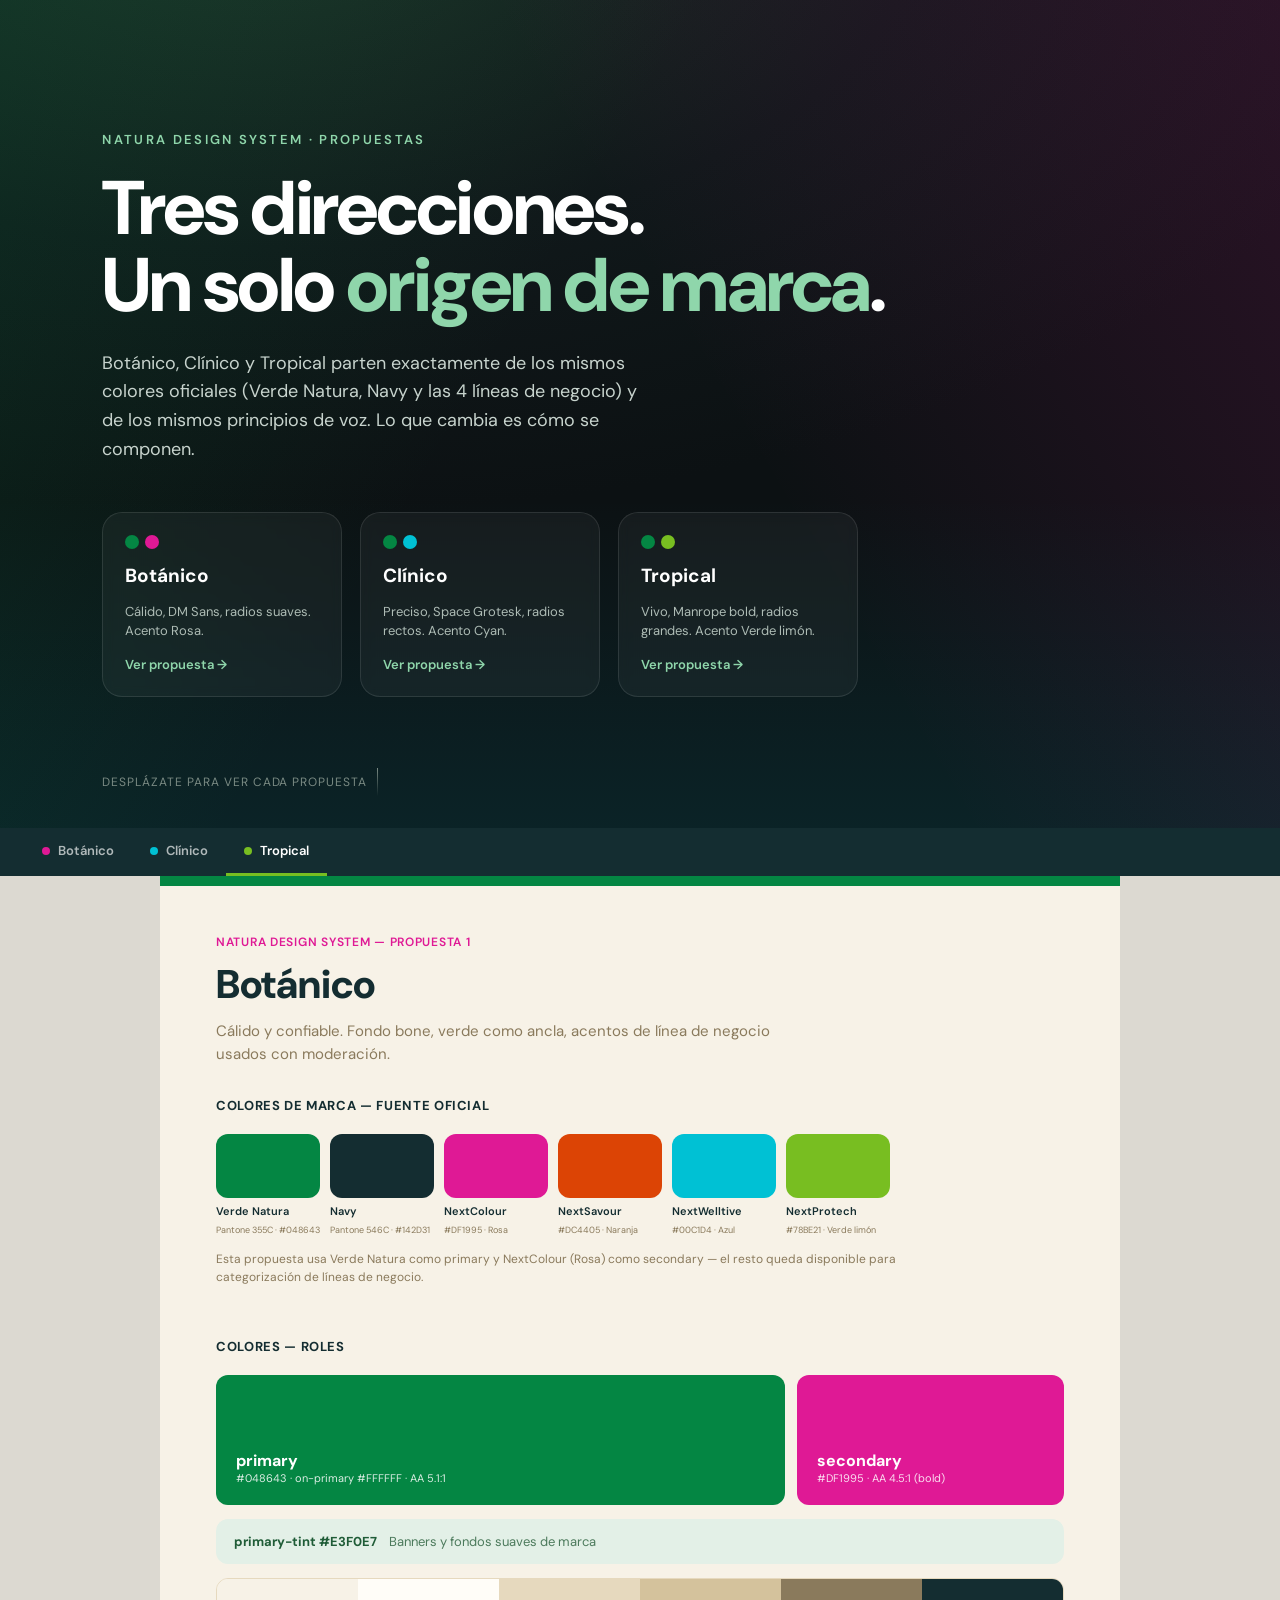
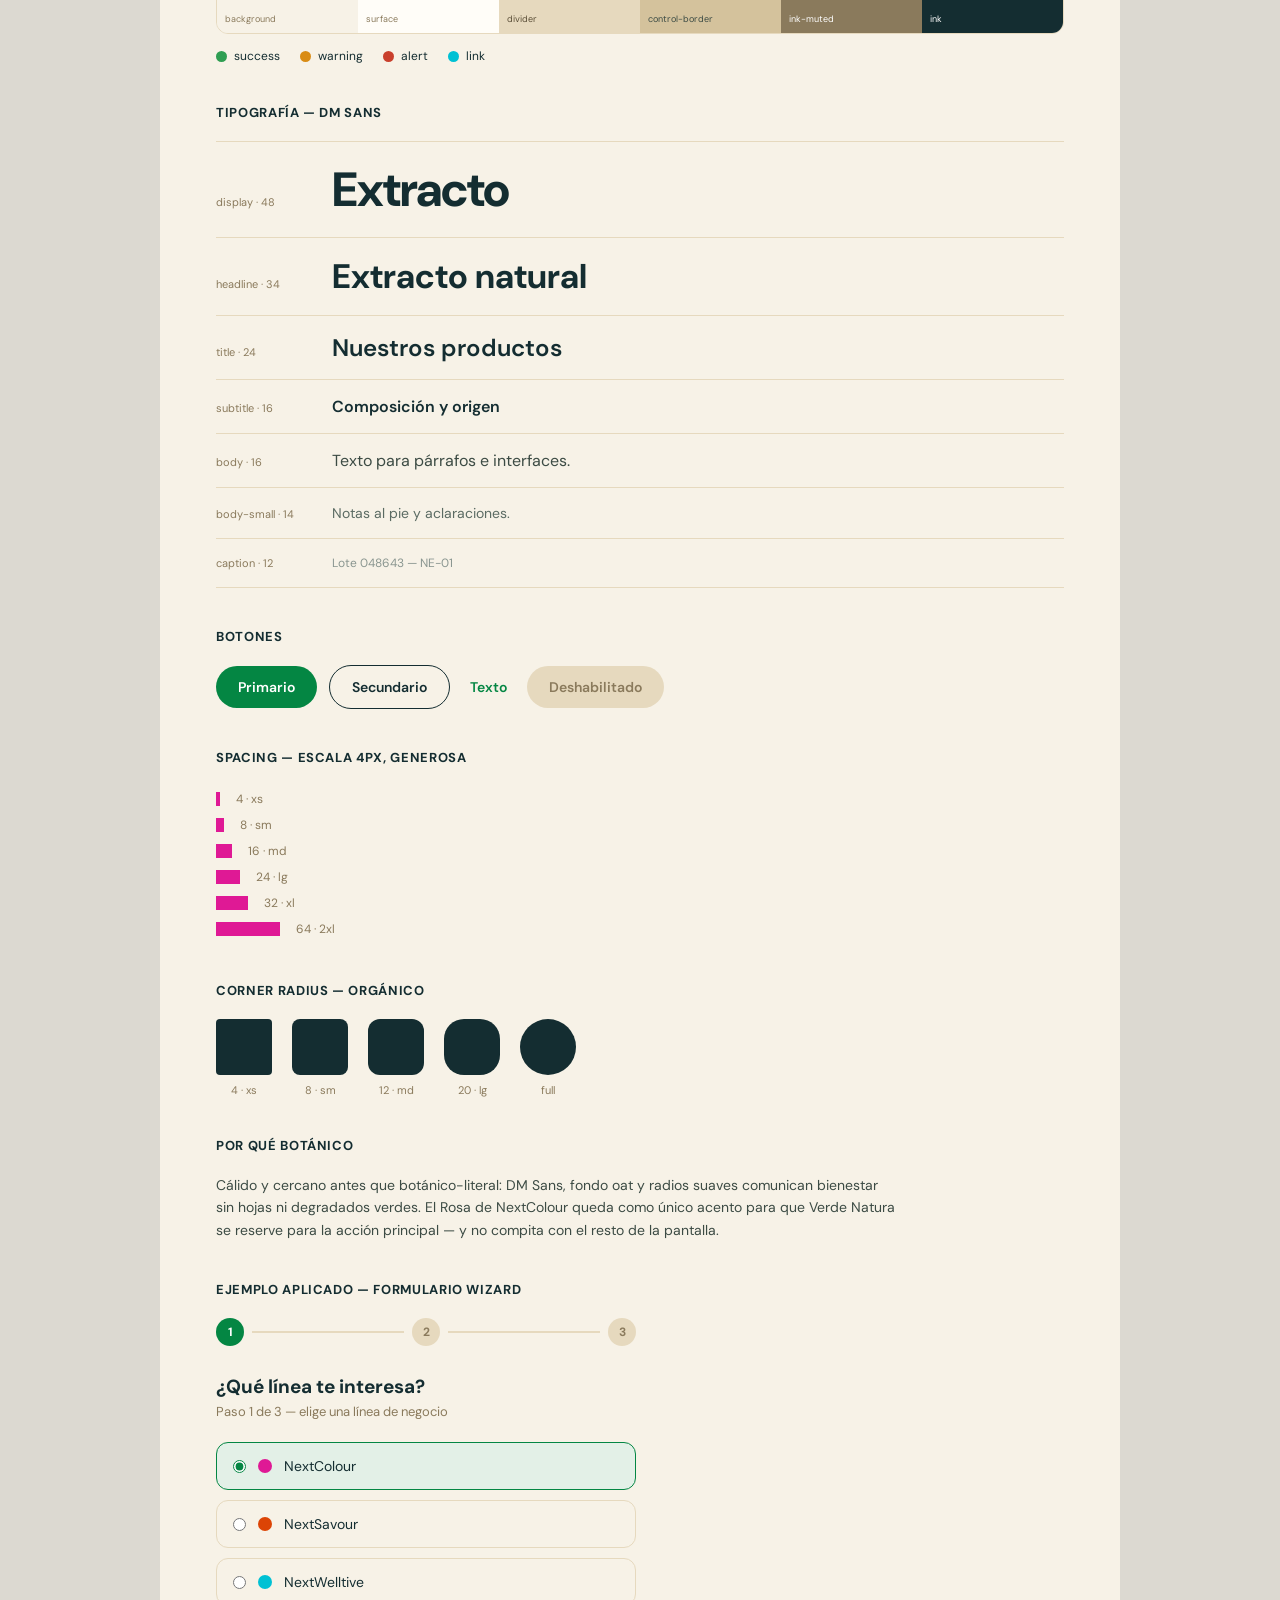
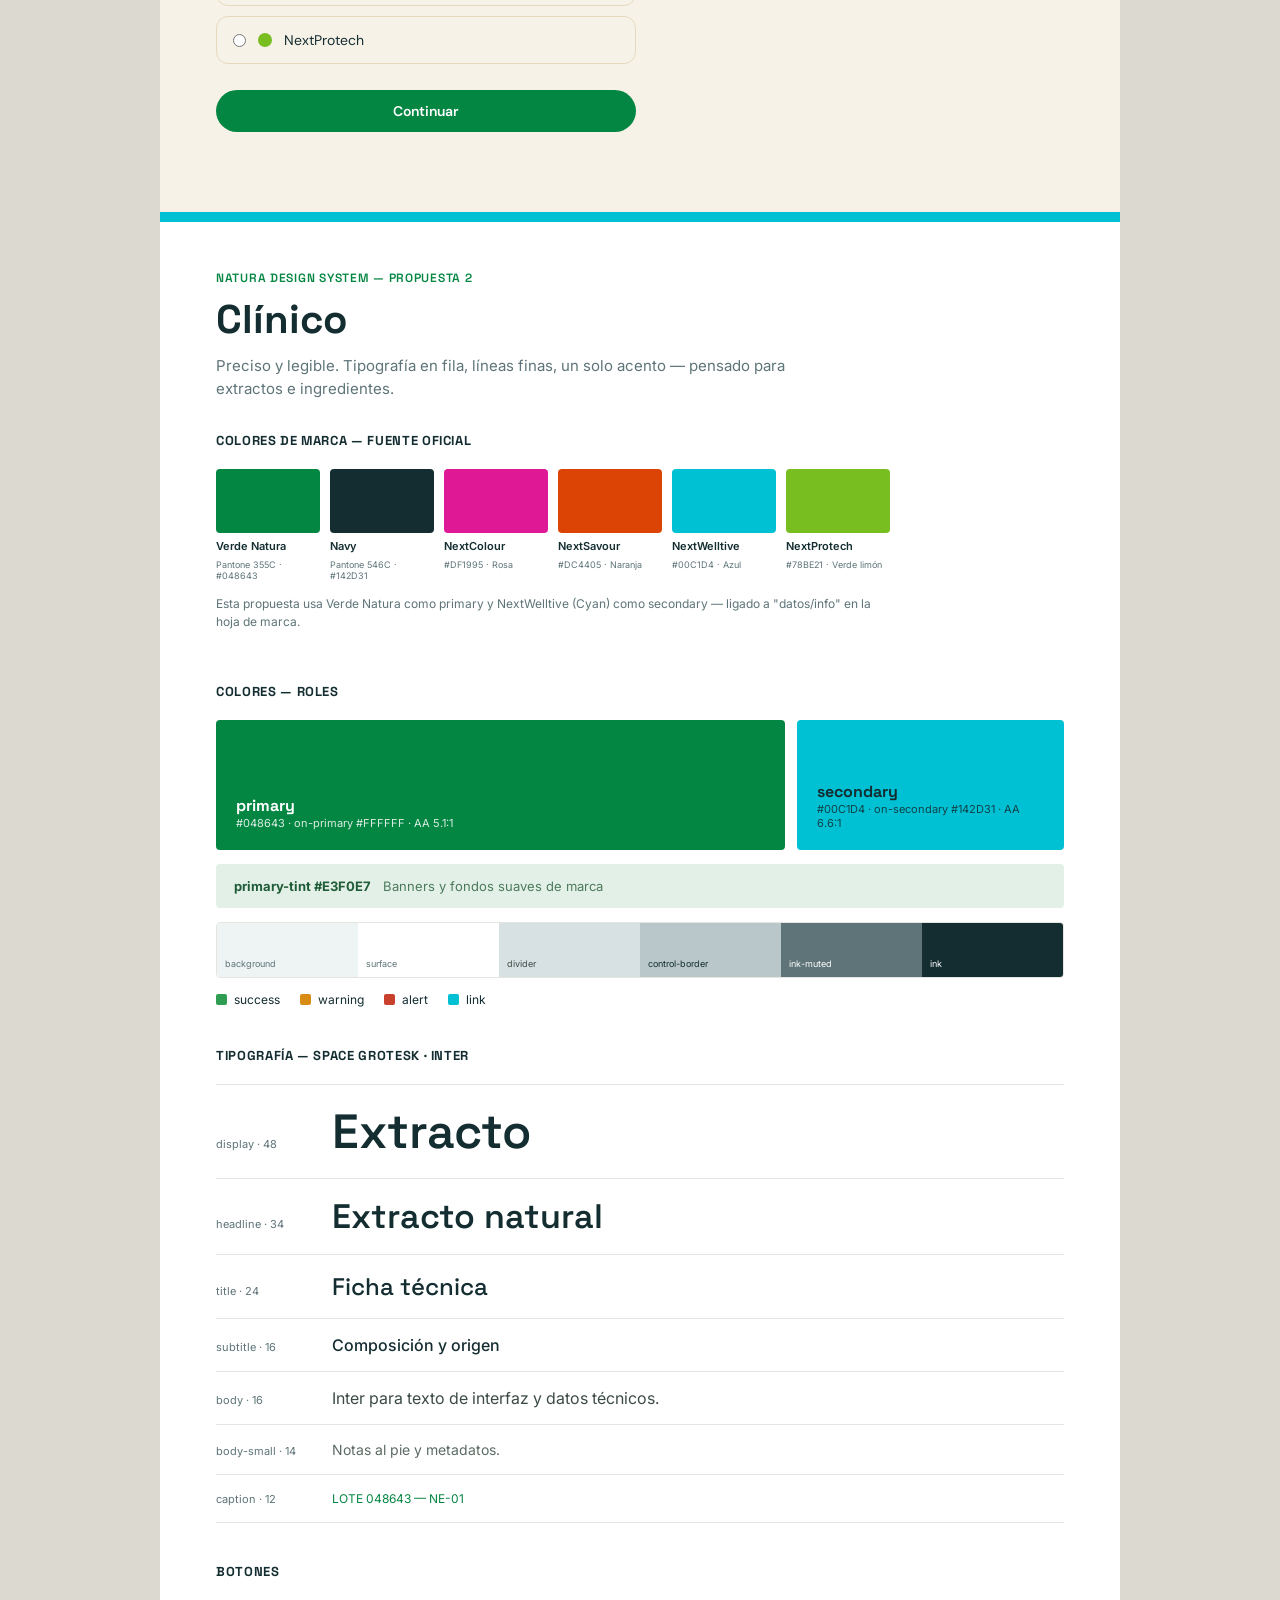
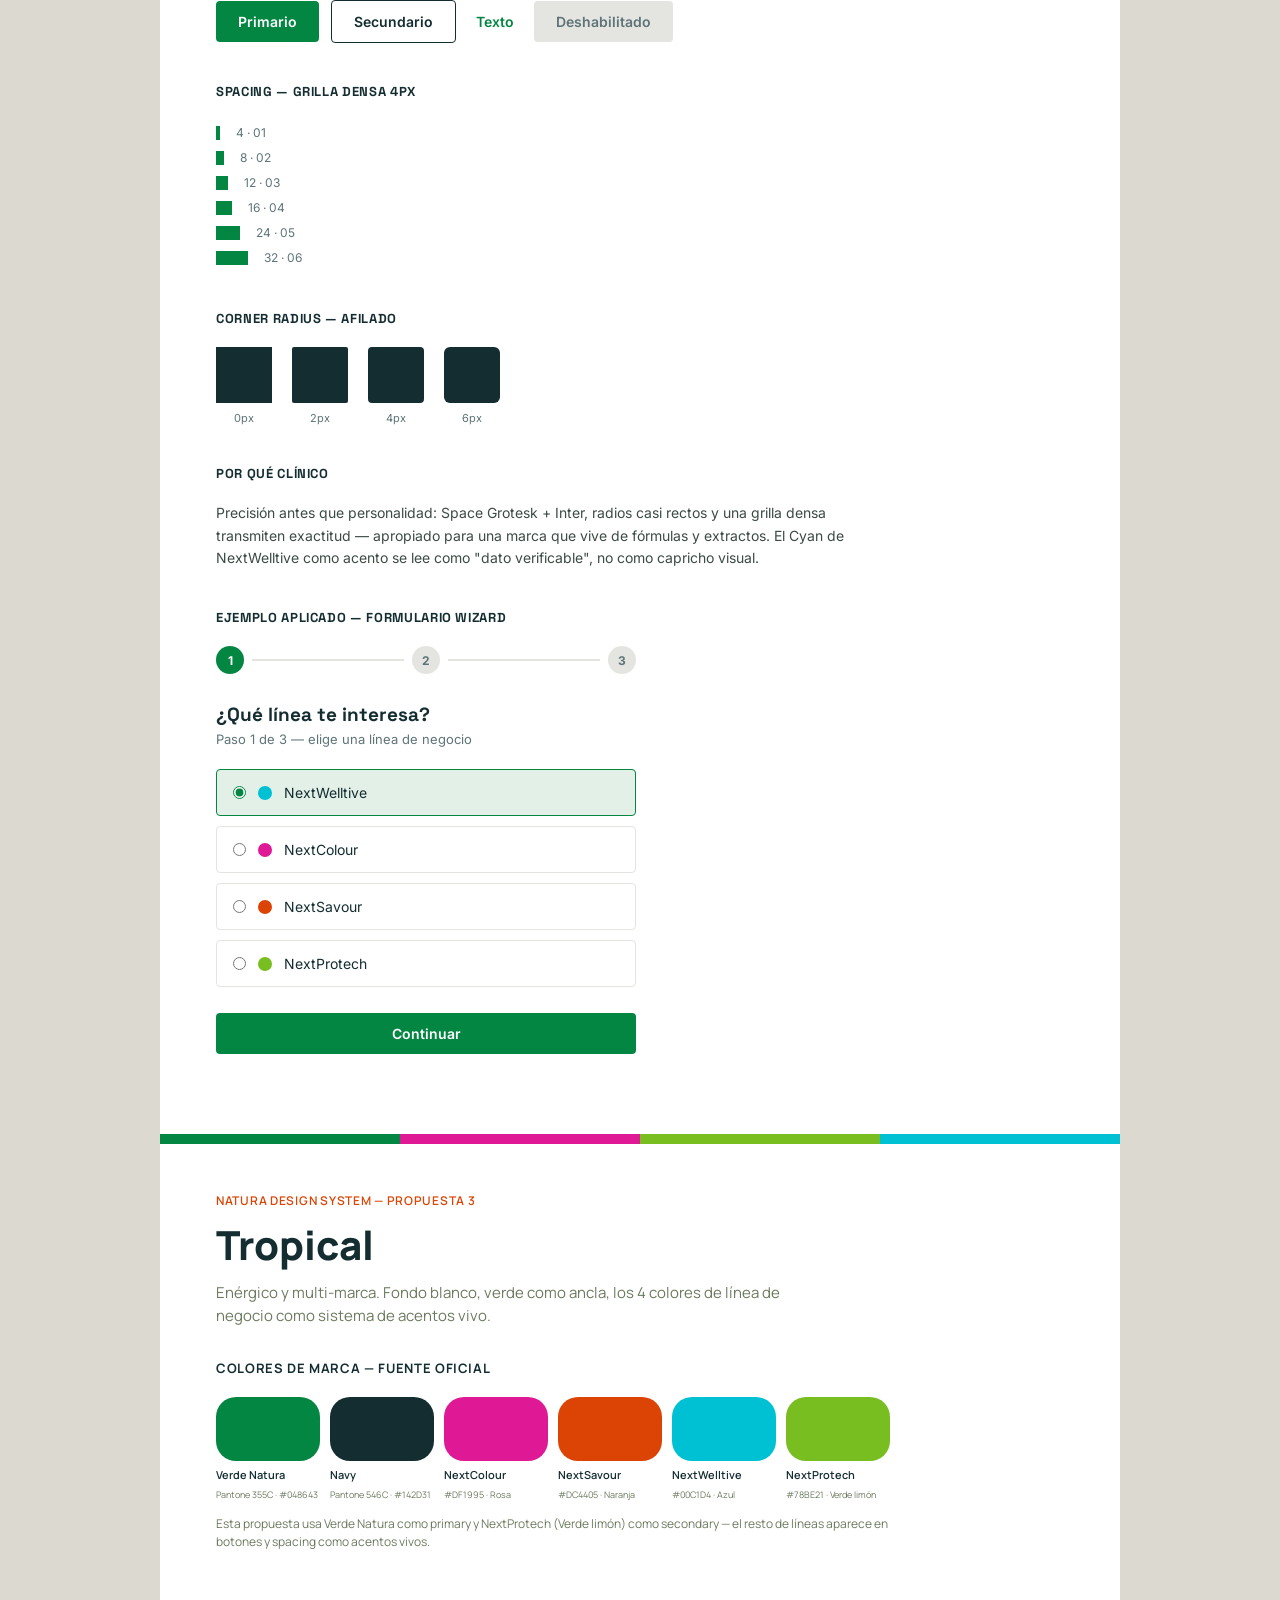
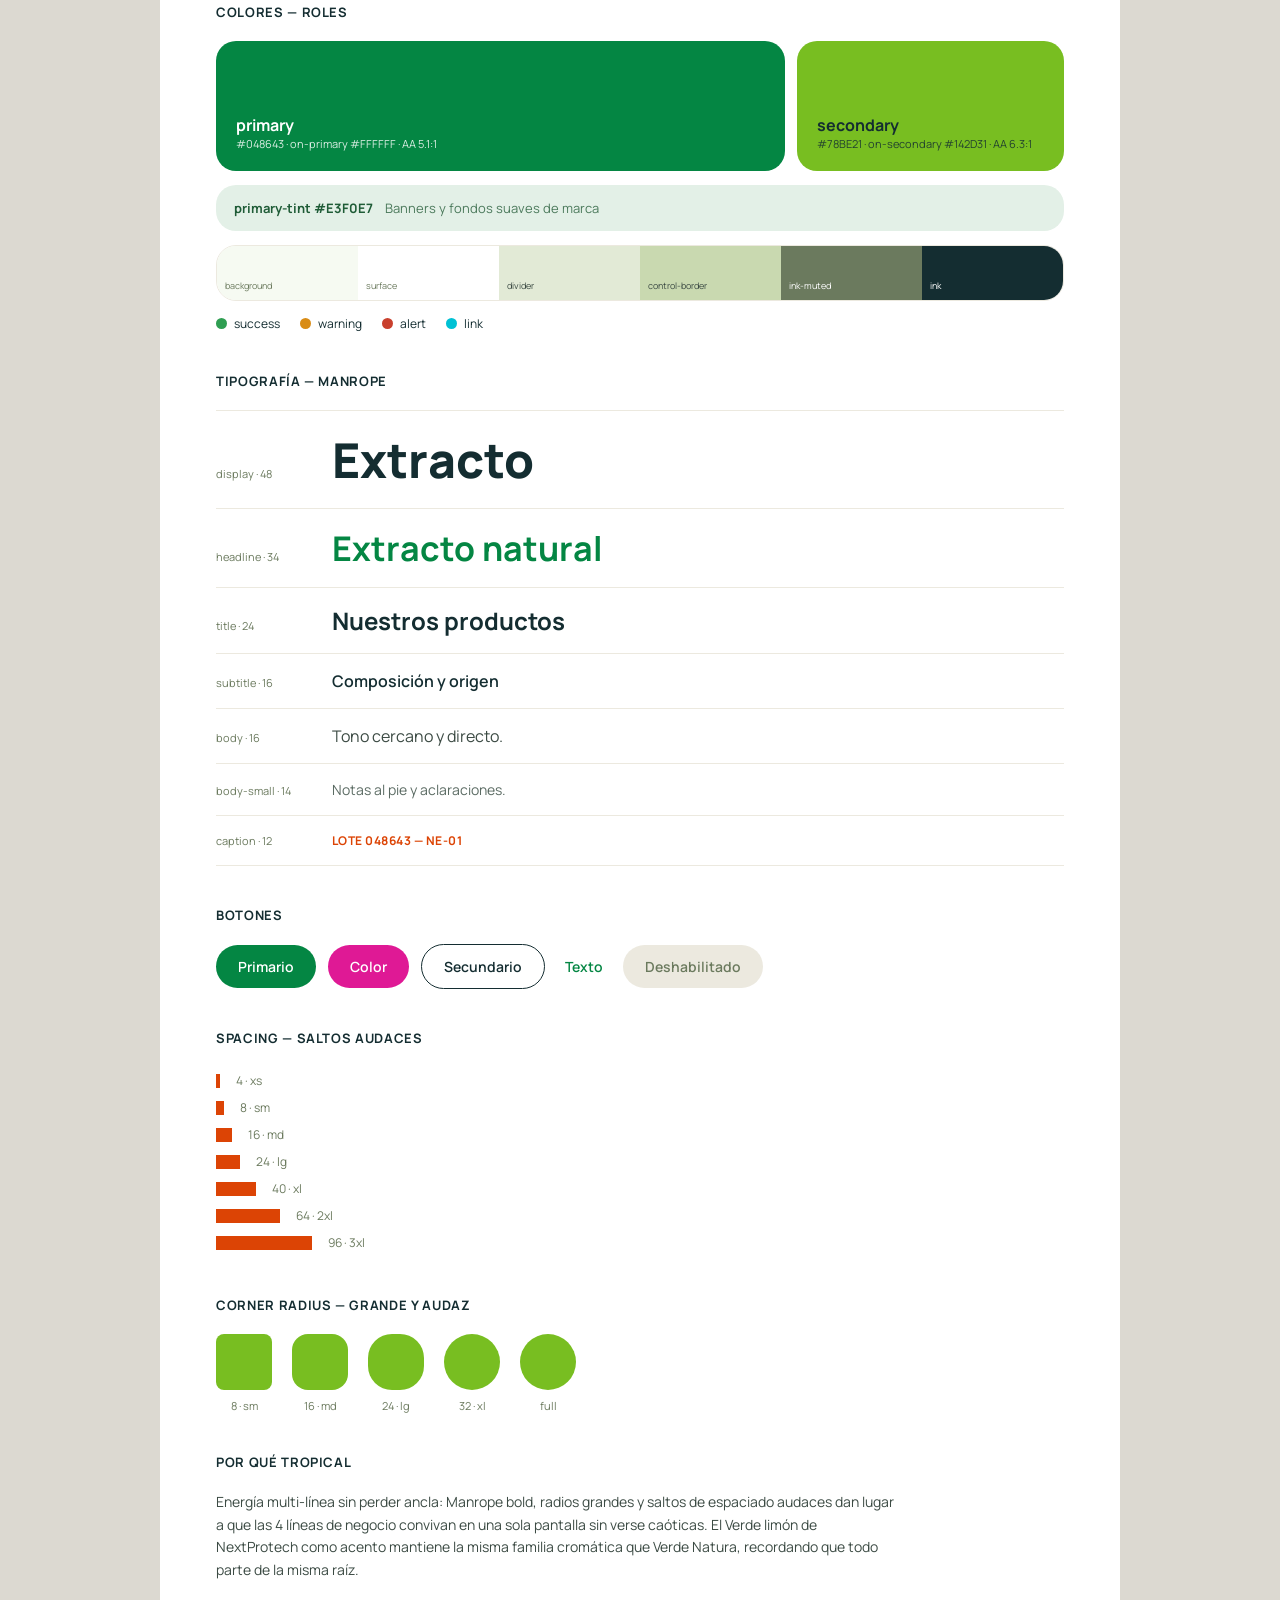
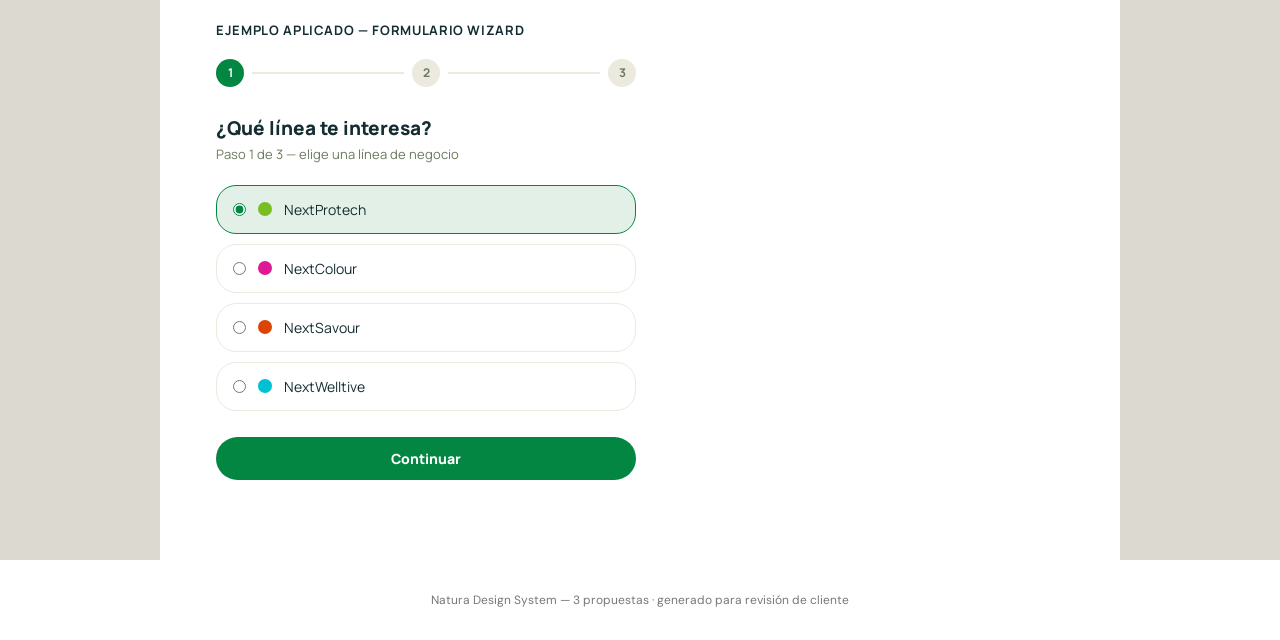
==== index.html @ d628c0b5 "Quita Principios, reemplaza ejemplo mobile por formulario wizard con progressive disclosure" ====
<!DOCTYPE html>
<html lang="es">
<head>
<meta charset="UTF-8">
<meta name="viewport" content="width=device-width, initial-scale=1.0">
<title>Natura Design System — 3 Propuestas</title>
<link rel="preconnect" href="https://fonts.googleapis.com">
<link rel="preconnect" href="https://fonts.gstatic.com" crossorigin>
<link href="https://fonts.googleapis.com/css2?family=DM+Sans:wght@400;500;600;700;800&family=Space+Grotesk:wght@400;500;600;700&family=Inter:wght@400;500;600;700&family=Manrope:wght@400;500;600;700;800&display=swap" rel="stylesheet">
<style>
  :root{
    --color-white:#FFFFFF;
    --color-navy:#142D31;
    --color-verde-natura:#048643;
    --color-next-colour:#DF1995;
    --color-next-savour:#DC4405;
    --color-next-welltive:#00C1D4;
    --color-next-protech:#78BE21;
    --color-primary:var(--color-verde-natura);
    --color-on-primary:var(--color-white);
    --color-primary-tint:#E3F0E7;
    --color-link:var(--color-next-welltive);
    --color-success:#2F9E52;
    --color-warning:#D98C15;
    --color-alert:#C9402D;
  }
  *{box-sizing:border-box;}
  body{margin:0; background:#dcd9d1; font-family:'DM Sans', sans-serif; color:var(--color-navy);}
  a{color:inherit;}

  /* ================= HERO / COVER ================= */
  .hero{
    min-height:92vh; display:flex; flex-direction:column; justify-content:center;
    padding:80px 8vw; background:radial-gradient(1200px 600px at 20% -10%, #1d2f27 0%, #10181a 55%, #0c1113 100%);
    color:#fff; position:relative; overflow:hidden;
  }
  .hero::after{
    content:""; position:absolute; inset:0; pointer-events:none;
    background: linear-gradient(120deg, rgba(4,134,67,0.18), transparent 40%),
                linear-gradient(240deg, rgba(223,25,149,0.14), transparent 45%),
                linear-gradient(0deg, rgba(0,193,212,0.10), transparent 40%);
  }
  .hero-kicker{font-family:'DM Sans'; font-weight:600; font-size:13px; letter-spacing:0.18em; text-transform:uppercase; color:#8fd6ab; margin-bottom:22px; z-index:1;}
  .hero h1{font-family:'DM Sans'; font-weight:800; font-size:clamp(40px,6vw,76px); line-height:1.02; letter-spacing:-0.03em; margin:0 0 24px 0; z-index:1; max-width:900px;}
  .hero h1 em{font-style:normal; color:#8fd6ab;}
  .hero p.lede{font-family:'DM Sans'; font-size:18px; color:#c7d3cd; max-width:560px; line-height:1.6; margin:0 0 48px 0; z-index:1;}
  .hero-cards{display:flex; gap:18px; flex-wrap:wrap; z-index:1;}
  .hero-card{
    display:flex; flex-direction:column; gap:14px; width:240px; padding:22px; border-radius:20px;
    background:rgba(255,255,255,0.045); border:1px solid rgba(255,255,255,0.1); backdrop-filter:blur(6px);
    text-decoration:none; color:#fff; transition:transform .25s ease, background .25s ease, border-color .25s ease;
  }
  .hero-card:hover{transform:translateY(-4px); background:rgba(255,255,255,0.08);}
  .hero-card .dotrow{display:flex; gap:6px;}
  .hero-card .dotrow i{width:14px; height:14px; border-radius:50%;}
  .hero-card b{font-family:'DM Sans'; font-weight:700; font-size:19px;}
  .hero-card span{font-family:'DM Sans'; font-size:13px; color:#aebcb5; line-height:1.5;}
  .hero-card .arrow{font-size:13px; color:#8fd6ab; font-weight:600;}
  .scroll-cue{position:absolute; bottom:32px; left:8vw; z-index:1; font-family:'DM Sans'; font-size:12px; color:#7a8a83; letter-spacing:0.08em; text-transform:uppercase; display:flex; align-items:center; gap:10px;}
  .scroll-cue::after{content:""; width:1px; height:28px; background:linear-gradient(#7a8a83, transparent);}

  /* sticky proposal switcher — matches nothing in Paper, pure navigation utility */
  .tabs{position:sticky; top:0; z-index:50; display:flex; background:var(--color-navy); padding:0 24px;}
  .tabs a{display:flex; align-items:center; gap:8px; padding:14px 18px; font-family:'DM Sans'; font-size:13px; font-weight:600; color:#ffffffaa; text-decoration:none; border-bottom:3px solid transparent;}
  .tabs a i{width:8px; height:8px; border-radius:50%;}
  .tabs a.active, .tabs a:hover{color:#fff; border-color:var(--dot);}

  .wrap{max-width:960px; margin:0 auto; background:#fff;}

  .proposal{padding-bottom:48px;}
  .band{height:10px; display:flex;}
  .band > div{flex:1;}
  .section{padding:8px 56px 32px 56px;}
  .section h2{font-family:var(--font-display); font-weight:700; font-size:13px; letter-spacing:0.05em; text-transform:uppercase; margin:0 0 20px 0; color:var(--color-navy);}
  .header{padding:48px 56px 24px 56px;}
  .header .eyebrow{display:block; font-family:var(--font-display); font-weight:600; font-size:12px; letter-spacing:0.06em; text-transform:uppercase; color:var(--accent); margin-bottom:8px;}
  .header h1{font-family:var(--font-display); font-weight:800; font-size:40px; margin:0 0 10px 0; color:var(--color-navy);}
  .header p{font-family:var(--font-body); font-size:15px; color:var(--ink-muted); max-width:600px; margin:0; line-height:1.5;}

  .swatch-row{display:flex; gap:10px; flex-wrap:wrap;}
  .swatch{display:flex; flex-direction:column; width:104px; gap:6px;}
  .swatch .chip{width:104px; height:64px; border-radius:var(--r-card);}
  .swatch b{font-family:var(--font-body); font-size:11px; font-weight:600;}
  .swatch span{font-family:var(--font-body); font-size:9px; color:var(--ink-muted);}
  .note{font-family:var(--font-body); font-size:12px; color:var(--ink-muted); margin-top:14px; max-width:680px; line-height:1.5;}

  .role-cards{display:flex; gap:12px; margin-top:16px;}
  .role-card{display:flex; flex-direction:column; justify-content:flex-end; height:130px; border-radius:var(--r-card); padding:20px; color:#fff;}
  .role-card b{font-family:var(--font-display); font-weight:700; font-size:16px;}
  .role-card span{font-family:var(--font-body); font-size:11px; opacity:0.85;}
  .role-card.primary{flex:7; background:var(--color-primary);}
  .role-card.secondary{flex:3; background:var(--secondary); color:var(--on-secondary);}

  .tint-banner{margin-top:14px; padding:14px 18px; border-radius:var(--r-card); background:var(--color-primary-tint); display:flex; gap:12px; align-items:baseline; flex-wrap:wrap; font-family:var(--font-body); font-size:13px;}
  .tint-banner b{color:#1f5c37;}
  .tint-banner span{color:#4c7a5c;}

  .ramp{display:flex; height:56px; border-radius:var(--r-card); overflow:hidden; border:1px solid var(--divider); margin-top:14px;}
  .ramp div{flex:1; display:flex; align-items:flex-end; padding:8px; font-family:var(--font-body); font-size:9px;}

  .signal-row{display:flex; gap:20px; margin-top:14px; flex-wrap:wrap;}
  .signal{display:flex; align-items:center; gap:7px; font-family:var(--font-body); font-size:12px;}
  .signal i{width:11px; height:11px; border-radius:50%; display:inline-block;}

  .type-row{display:flex; align-items:baseline; gap:20px; padding:16px 0; border-top:1px solid var(--divider);}
  .type-row:last-child{border-bottom:1px solid var(--divider);}
  .type-row .label{font-family:var(--font-body); font-size:11px; color:var(--ink-muted); width:96px; flex-shrink:0;}

  .btn-row{display:flex; gap:12px; align-items:center; flex-wrap:wrap;}
  .btn{font-family:var(--font-body); font-weight:600; font-size:14px; padding:12px 22px; border-radius:var(--r-btn);}
  .btn.primary{background:var(--color-primary); color:#fff;}
  .btn.secondary{background:transparent; border:1.5px solid var(--color-navy); color:var(--color-navy);}
  .btn.text{color:var(--color-primary); background:transparent; padding:12px 8px;}
  .btn.disabled{background:var(--divider); color:var(--ink-muted);}

  .spacing-row{display:flex; align-items:center; gap:16px; padding:5px 0;}
  .spacing-row div{background:var(--accent); flex-shrink:0;}
  .spacing-row span{font-family:var(--font-body); font-size:12px; color:var(--ink-muted);}

  .radius-row{display:flex; gap:20px; align-items:flex-end; flex-wrap:wrap;}
  .radius-swatch{display:flex; flex-direction:column; gap:8px; align-items:center;}
  .radius-swatch div{width:56px; height:56px; background:var(--color-navy);}
  .radius-swatch span{font-family:var(--font-body); font-size:11px; color:var(--ink-muted);}

  .principle{padding:18px 0; border-top:1px solid var(--divider);}
  .principle:last-child{border-bottom:1px solid var(--divider);}
  .principle b{display:block; font-family:var(--font-display); font-weight:700; font-size:16px; color:var(--color-primary); margin-bottom:4px;}
  .principle p{font-family:var(--font-body); font-size:14px; color:#3c4b44; margin:0; max-width:680px; line-height:1.5;}

  .why p{font-family:var(--font-body); font-size:14px; color:#3c4b44; line-height:1.6; max-width:680px; margin:0;}

  /* example screen */
  .example-wrap{display:flex; justify-content:center; padding-top:4px;}
  .phone{width:300px; border-radius:var(--r-img); border:1px solid var(--divider); overflow:hidden;}
  .phone .nav{display:flex; align-items:center; justify-content:space-between; padding:16px 18px;}
  .phone .nav b{font-family:var(--font-display); font-weight:700; font-size:13px;}
  .phone .badge-count{width:26px; height:26px; border-radius:50%; border:1px solid var(--control-border); display:flex; align-items:center; justify-content:center; font-family:var(--font-body); font-size:11px;}
  .phone .product-img{position:relative; margin:0 18px; height:160px; border-radius:var(--r-img); background:var(--color-primary-tint); display:flex; align-items:flex-end; padding:12px;}
  .phone .product-img span{font-family:var(--font-body); font-size:10px; color:#4c7a5c;}
  .phone .new-badge{position:absolute; top:12px; left:12px; padding:5px 12px; border-radius:999px; background:var(--secondary); color:var(--on-secondary); font-family:var(--font-display); font-weight:700; font-size:9px; letter-spacing:0.04em;}
  .phone .body{padding:16px 18px 20px 18px;}
  .phone .avail{display:flex; align-items:center; gap:6px; margin-bottom:8px;}
  .phone .avail i{width:6px; height:6px; border-radius:50%; background:var(--color-success);}
  .phone .avail span{font-family:var(--font-body); font-weight:600; font-size:11px; color:#1f6e3b;}
  .phone .title-row{display:flex; justify-content:space-between; align-items:baseline;}
  .phone .title-row b{font-family:var(--font-display); font-weight:800; font-size:18px;}
  .phone .title-row span{font-family:var(--font-display); font-weight:700; font-size:16px; color:var(--color-primary);}
  .phone .desc{font-family:var(--font-body); font-size:12px; color:#3c4b44; margin:8px 0 0 0; line-height:1.5;}
  .phone .cta{margin-top:16px; text-align:center; padding:13px; border-radius:var(--r-btn); background:var(--color-primary); color:#fff; font-family:var(--font-body); font-weight:700; font-size:13px;}
  .phone .ship{margin-top:10px; padding:10px 14px; border-radius:var(--r-img); background:var(--color-primary-tint); font-family:var(--font-body); font-size:11px; color:#1f5c37;}

  footer{text-align:center; padding:32px 20px; font-family:'DM Sans'; font-size:12px; color:#777; background:#fff;}

  /* ---- wizard / progressive disclosure form ---- */
  .wizard{max-width:420px;}
  .wizard-progress{display:flex; align-items:center; margin-bottom:28px;}
  .wizard-progress .dot{width:28px; height:28px; border-radius:50%; display:flex; align-items:center; justify-content:center; font-family:var(--font-body); font-weight:700; font-size:12px; background:var(--divider); color:var(--ink-muted); flex-shrink:0; transition:background .2s ease, color .2s ease;}
  .wizard-progress .dot.active, .wizard-progress .dot.done{background:var(--color-primary); color:#fff;}
  .wizard-progress .bar{flex:1; height:2px; background:var(--divider); margin:0 8px; transition:background .2s ease;}
  .wizard-progress .bar.done{background:var(--color-primary);}
  .wizard-step h4{font-family:var(--font-display); font-weight:700; font-size:19px; margin:0 0 4px 0; color:var(--color-navy);}
  .wizard-step .substep{font-family:var(--font-body); font-size:13px; color:var(--ink-muted); margin:0 0 22px 0;}
  .choice-grid{display:flex; flex-direction:column; gap:10px; margin-bottom:26px;}
  .choice{display:flex; align-items:center; gap:12px; padding:14px 16px; border:1.5px solid var(--divider); border-radius:var(--r-card); font-family:var(--font-body); font-size:14px; cursor:pointer; transition:border-color .15s ease, background .15s ease;}
  .choice input{accent-color:var(--color-primary); margin:0;}
  .choice:has(input:checked){border-color:var(--color-primary); background:var(--color-primary-tint);}
  .choice .dotcolor{width:14px; height:14px; border-radius:50%; flex-shrink:0;}
  .wizard-actions{display:flex; gap:12px; margin-top:2px;}
  .wizard-actions .btn{flex:1; text-align:center; cursor:pointer; user-select:none;}
  .summary{display:flex; flex-direction:column; gap:10px; padding:18px 20px; border-radius:var(--r-card); background:var(--color-primary-tint); margin-bottom:24px; font-family:var(--font-body); font-size:13px;}
  .summary .row{display:flex; justify-content:space-between; color:#3c4b44;}
  .summary .row b{color:var(--color-navy);}
</style>
</head>
<body>

<header class="hero">
  <span class="hero-kicker">Natura Design System · Propuestas</span>
  <h1>Tres direcciones.<br>Un solo <em>origen de marca</em>.</h1>
  <p class="lede">Botánico, Clínico y Tropical parten exactamente de los mismos colores oficiales (Verde Natura, Navy y las 4 líneas de negocio) y de los mismos principios de voz. Lo que cambia es cómo se componen.</p>
  <div class="hero-cards">
    <a class="hero-card" href="#botanico">
      <div class="dotrow"><i style="background:#048643"></i><i style="background:#DF1995"></i></div>
      <b>Botánico</b>
      <span>Cálido, DM Sans, radios suaves. Acento Rosa.</span>
      <span class="arrow">Ver propuesta →</span>
    </a>
    <a class="hero-card" href="#clinico">
      <div class="dotrow"><i style="background:#048643"></i><i style="background:#00C1D4"></i></div>
      <b>Clínico</b>
      <span>Preciso, Space Grotesk, radios rectos. Acento Cyan.</span>
      <span class="arrow">Ver propuesta →</span>
    </a>
    <a class="hero-card" href="#tropical">
      <div class="dotrow"><i style="background:#048643"></i><i style="background:#78BE21"></i></div>
      <b>Tropical</b>
      <span>Vivo, Manrope bold, radios grandes. Acento Verde limón.</span>
      <span class="arrow">Ver propuesta →</span>
    </a>
  </div>
  <span class="scroll-cue">Desplázate para ver cada propuesta</span>
</header>

<nav class="tabs" id="tabs">
  <a href="#botanico" data-target="botanico" style="--dot:#DF1995"><i style="background:#DF1995"></i>Botánico</a>
  <a href="#clinico" data-target="clinico" style="--dot:#00C1D4"><i style="background:#00C1D4"></i>Clínico</a>
  <a href="#tropical" data-target="tropical" style="--dot:#78BE21"><i style="background:#78BE21"></i>Tropical</a>
</nav>

<div class="wrap">

<!-- ============ BOTÁNICO ============ -->
<section id="botanico" class="proposal" style="
  background:#F7F2E7; --divider:#E6D9BE; --control-border:#D4C29C; --ink-muted:#8A7A5C;
  --secondary:var(--color-next-colour); --on-secondary:#fff; --accent:var(--color-next-colour);
  --font-display:'DM Sans'; --font-body:'DM Sans'; --r-btn:999px; --r-img:20px; --r-card:12px;">
  <div class="band"><div style="background:var(--color-primary)"></div></div>
  <div class="header">
    <span class="eyebrow">Natura Design System — Propuesta 1</span>
    <h1>Botánico</h1>
    <p>Cálido y confiable. Fondo bone, verde como ancla, acentos de línea de negocio usados con moderación.</p>
  </div>

  <div class="section">
    <h2>Colores de marca — fuente oficial</h2>
    <div class="swatch-row">
      <div class="swatch"><div class="chip" style="background:var(--color-verde-natura)"></div><b>Verde Natura</b><span>Pantone 355C · #048643</span></div>
      <div class="swatch"><div class="chip" style="background:var(--color-navy)"></div><b>Navy</b><span>Pantone 546C · #142D31</span></div>
      <div class="swatch"><div class="chip" style="background:var(--color-next-colour)"></div><b>NextColour</b><span>#DF1995 · Rosa</span></div>
      <div class="swatch"><div class="chip" style="background:var(--color-next-savour)"></div><b>NextSavour</b><span>#DC4405 · Naranja</span></div>
      <div class="swatch"><div class="chip" style="background:var(--color-next-welltive)"></div><b>NextWelltive</b><span>#00C1D4 · Azul</span></div>
      <div class="swatch"><div class="chip" style="background:var(--color-next-protech)"></div><b>NextProtech</b><span>#78BE21 · Verde limón</span></div>
    </div>
    <p class="note">Esta propuesta usa Verde Natura como primary y NextColour (Rosa) como secondary — el resto queda disponible para categorización de líneas de negocio.</p>
  </div>

  <div class="section">
    <h2>Colores — roles</h2>
    <div class="role-cards">
      <div class="role-card primary"><b>primary</b><span>#048643 · on-primary #FFFFFF · AA 5.1:1</span></div>
      <div class="role-card secondary"><b>secondary</b><span>#DF1995 · AA 4.5:1 (bold)</span></div>
    </div>
    <div class="tint-banner"><b>primary-tint #E3F0E7</b><span>Banners y fondos suaves de marca</span></div>
    <div class="ramp">
      <div style="background:#F7F2E7; color:#8A7A5C">background</div>
      <div style="background:#FFFDF8; color:#8A7A5C">surface</div>
      <div style="background:#E6D9BE; color:#5b4f38">divider</div>
      <div style="background:#D4C29C; color:#3c4b44">control-border</div>
      <div style="background:#8A7A5C; color:#fff">ink-muted</div>
      <div style="background:#142D31; color:#fff">ink</div>
    </div>
    <div class="signal-row">
      <div class="signal"><i style="background:var(--color-success)"></i>success</div>
      <div class="signal"><i style="background:var(--color-warning)"></i>warning</div>
      <div class="signal"><i style="background:var(--color-alert)"></i>alert</div>
      <div class="signal"><i style="background:var(--color-link)"></i>link</div>
    </div>
  </div>

  <div class="section">
    <h2>Tipografía — DM Sans</h2>
    <div class="type-row"><span class="label">display · 48</span><span style="font-family:'DM Sans'; font-weight:800; font-size:48px; letter-spacing:-0.02em;">Extracto</span></div>
    <div class="type-row"><span class="label">headline · 34</span><span style="font-family:'DM Sans'; font-weight:700; font-size:34px;">Extracto natural</span></div>
    <div class="type-row"><span class="label">title · 24</span><span style="font-family:'DM Sans'; font-weight:600; font-size:24px;">Nuestros productos</span></div>
    <div class="type-row"><span class="label">subtitle · 16</span><span style="font-family:'DM Sans'; font-weight:600; font-size:16px;">Composición y origen</span></div>
    <div class="type-row"><span class="label">body · 16</span><span style="font-family:'DM Sans'; font-size:16px; color:#3c4b44;">Texto para párrafos e interfaces.</span></div>
    <div class="type-row"><span class="label">body-small · 14</span><span style="font-family:'DM Sans'; font-size:14px; color:#5b6b63;">Notas al pie y aclaraciones.</span></div>
    <div class="type-row"><span class="label">caption · 12</span><span style="font-family:'DM Sans'; font-size:12px; color:#8a9690;">Lote 048643 — NE-01</span></div>
  </div>

  <div class="section">
    <h2>Botones</h2>
    <div class="btn-row">
      <div class="btn primary">Primario</div>
      <div class="btn secondary">Secundario</div>
      <div class="btn text">Texto</div>
      <div class="btn disabled">Deshabilitado</div>
    </div>
  </div>

  <div class="section">
    <h2>Spacing — escala 4px, generosa</h2>
    <div class="spacing-row"><div style="width:4px; height:14px;"></div><span>4 · xs</span></div>
    <div class="spacing-row"><div style="width:8px; height:14px;"></div><span>8 · sm</span></div>
    <div class="spacing-row"><div style="width:16px; height:14px;"></div><span>16 · md</span></div>
    <div class="spacing-row"><div style="width:24px; height:14px;"></div><span>24 · lg</span></div>
    <div class="spacing-row"><div style="width:32px; height:14px;"></div><span>32 · xl</span></div>
    <div class="spacing-row"><div style="width:64px; height:14px;"></div><span>64 · 2xl</span></div>
  </div>

  <div class="section">
    <h2>Corner radius — orgánico</h2>
    <div class="radius-row">
      <div class="radius-swatch"><div style="border-radius:4px"></div><span>4 · xs</span></div>
      <div class="radius-swatch"><div style="border-radius:8px"></div><span>8 · sm</span></div>
      <div class="radius-swatch"><div style="border-radius:12px"></div><span>12 · md</span></div>
      <div class="radius-swatch"><div style="border-radius:20px"></div><span>20 · lg</span></div>
      <div class="radius-swatch"><div style="border-radius:999px"></div><span>full</span></div>
    </div>
  </div>

  <div class="section why">
    <h2>Por qué Botánico</h2>
    <p>Cálido y cercano antes que botánico-literal: DM Sans, fondo oat y radios suaves comunican bienestar sin hojas ni degradados verdes. El Rosa de NextColour queda como único acento para que Verde Natura se reserve para la acción principal — y no compita con el resto de la pantalla.</p>
  </div>

  <div class="section">
    <h2>Ejemplo aplicado — formulario wizard</h2>
    <div class="wizard">
      <div class="wizard-progress">
        <div class="dot active" data-step-dot="1">1</div><div class="bar"></div>
        <div class="dot" data-step-dot="2">2</div><div class="bar"></div>
        <div class="dot" data-step-dot="3">3</div>
      </div>
      <div class="wizard-step" data-step-panel="1">
        <h4>¿Qué línea te interesa?</h4>
        <p class="substep">Paso 1 de 3 — elige una línea de negocio</p>
        <div class="choice-grid">
          <label class="choice"><input type="radio" name="linea-bot" checked><span class="dotcolor" style="background:#DF1995"></span>NextColour</label>
          <label class="choice"><input type="radio" name="linea-bot"><span class="dotcolor" style="background:#DC4405"></span>NextSavour</label>
          <label class="choice"><input type="radio" name="linea-bot"><span class="dotcolor" style="background:#00C1D4"></span>NextWelltive</label>
          <label class="choice"><input type="radio" name="linea-bot"><span class="dotcolor" style="background:#78BE21"></span>NextProtech</label>
        </div>
        <div class="wizard-actions"><div class="btn primary" data-next="2">Continuar</div></div>
      </div>
      <div class="wizard-step" data-step-panel="2" hidden>
        <h4>Elige tu presentación</h4>
        <p class="substep">Paso 2 de 3 — tamaño del frasco</p>
        <div class="choice-grid">
          <label class="choice"><input type="radio" name="tam-bot" checked>30ml · viaje</label>
          <label class="choice"><input type="radio" name="tam-bot">60ml · uso diario</label>
          <label class="choice"><input type="radio" name="tam-bot">100ml · ahorro</label>
        </div>
        <div class="wizard-actions"><div class="btn secondary" data-back="1">Atrás</div><div class="btn primary" data-next="3">Continuar</div></div>
      </div>
      <div class="wizard-step" data-step-panel="3" hidden>
        <h4>Confirma tu pedido</h4>
        <p class="substep">Paso 3 de 3 — revisa antes de agregar</p>
        <div class="summary">
          <div class="row"><span>Línea</span><b>NextColour</b></div>
          <div class="row"><span>Presentación</span><b>30ml · viaje</b></div>
          <div class="row"><span>Entrega</span><b>Llega el jueves</b></div>
        </div>
        <div class="wizard-actions"><div class="btn secondary" data-back="2">Atrás</div><div class="btn primary">Agregar a la bolsa</div></div>
      </div>
    </div>
  </div>
</section>

<!-- ============ CLÍNICO ============ -->
<section id="clinico" class="proposal" style="
  background:#FFFFFF; --divider:#E4E4E0; --control-border:#B9C7CA; --ink-muted:#5E7478;
  --secondary:var(--color-next-welltive); --on-secondary:var(--color-navy); --accent:var(--color-primary);
  --font-display:'Space Grotesk'; --font-body:'Inter'; --r-btn:4px; --r-img:4px; --r-card:4px;">
  <div class="band"><div style="background:var(--color-next-welltive)"></div></div>
  <div class="header">
    <span class="eyebrow">Natura Design System — Propuesta 2</span>
    <h1>Clínico</h1>
    <p>Preciso y legible. Tipografía en fila, líneas finas, un solo acento — pensado para extractos e ingredientes.</p>
  </div>

  <div class="section">
    <h2>Colores de marca — fuente oficial</h2>
    <div class="swatch-row">
      <div class="swatch"><div class="chip" style="background:var(--color-verde-natura)"></div><b>Verde Natura</b><span>Pantone 355C · #048643</span></div>
      <div class="swatch"><div class="chip" style="background:var(--color-navy)"></div><b>Navy</b><span>Pantone 546C · #142D31</span></div>
      <div class="swatch"><div class="chip" style="background:var(--color-next-colour)"></div><b>NextColour</b><span>#DF1995 · Rosa</span></div>
      <div class="swatch"><div class="chip" style="background:var(--color-next-savour)"></div><b>NextSavour</b><span>#DC4405 · Naranja</span></div>
      <div class="swatch"><div class="chip" style="background:var(--color-next-welltive)"></div><b>NextWelltive</b><span>#00C1D4 · Azul</span></div>
      <div class="swatch"><div class="chip" style="background:var(--color-next-protech)"></div><b>NextProtech</b><span>#78BE21 · Verde limón</span></div>
    </div>
    <p class="note">Esta propuesta usa Verde Natura como primary y NextWelltive (Cyan) como secondary — ligado a "datos/info" en la hoja de marca.</p>
  </div>

  <div class="section">
    <h2>Colores — roles</h2>
    <div class="role-cards">
      <div class="role-card primary"><b>primary</b><span>#048643 · on-primary #FFFFFF · AA 5.1:1</span></div>
      <div class="role-card secondary"><b>secondary</b><span>#00C1D4 · on-secondary #142D31 · AA 6.6:1</span></div>
    </div>
    <div class="tint-banner"><b>primary-tint #E3F0E7</b><span>Banners y fondos suaves de marca</span></div>
    <div class="ramp">
      <div style="background:#EEF3F4; color:#5E7478">background</div>
      <div style="background:#FFFFFF; color:#5E7478">surface</div>
      <div style="background:#D7E0E2; color:#3c4b44">divider</div>
      <div style="background:#B9C7CA; color:#142D31">control-border</div>
      <div style="background:#5E7478; color:#fff">ink-muted</div>
      <div style="background:#142D31; color:#fff">ink</div>
    </div>
    <div class="signal-row">
      <div class="signal"><i style="background:var(--color-success); border-radius:2px;"></i>success</div>
      <div class="signal"><i style="background:var(--color-warning); border-radius:2px;"></i>warning</div>
      <div class="signal"><i style="background:var(--color-alert); border-radius:2px;"></i>alert</div>
      <div class="signal"><i style="background:var(--color-link); border-radius:2px;"></i>link</div>
    </div>
  </div>

  <div class="section">
    <h2>Tipografía — Space Grotesk · Inter</h2>
    <div class="type-row"><span class="label">display · 48</span><span style="font-family:'Space Grotesk'; font-weight:600; font-size:48px;">Extracto</span></div>
    <div class="type-row"><span class="label">headline · 34</span><span style="font-family:'Space Grotesk'; font-weight:600; font-size:34px;">Extracto natural</span></div>
    <div class="type-row"><span class="label">title · 24</span><span style="font-family:'Space Grotesk'; font-weight:500; font-size:24px;">Ficha técnica</span></div>
    <div class="type-row"><span class="label">subtitle · 16</span><span style="font-family:'Inter'; font-weight:500; font-size:16px;">Composición y origen</span></div>
    <div class="type-row"><span class="label">body · 16</span><span style="font-family:'Inter'; font-size:16px; color:#3c4b44;">Inter para texto de interfaz y datos técnicos.</span></div>
    <div class="type-row"><span class="label">body-small · 14</span><span style="font-family:'Inter'; font-size:14px; color:#5b6b63;">Notas al pie y metadatos.</span></div>
    <div class="type-row"><span class="label">caption · 12</span><span style="font-family:'Inter'; font-size:12px; color:var(--color-primary);">LOTE 048643 — NE-01</span></div>
  </div>

  <div class="section">
    <h2>Botones</h2>
    <div class="btn-row">
      <div class="btn primary">Primario</div>
      <div class="btn secondary">Secundario</div>
      <div class="btn text">Texto</div>
      <div class="btn disabled">Deshabilitado</div>
    </div>
  </div>

  <div class="section">
    <h2>Spacing — grilla densa 4px</h2>
    <div class="spacing-row"><div style="width:4px; height:14px;"></div><span>4 · 01</span></div>
    <div class="spacing-row"><div style="width:8px; height:14px;"></div><span>8 · 02</span></div>
    <div class="spacing-row"><div style="width:12px; height:14px;"></div><span>12 · 03</span></div>
    <div class="spacing-row"><div style="width:16px; height:14px;"></div><span>16 · 04</span></div>
    <div class="spacing-row"><div style="width:24px; height:14px;"></div><span>24 · 05</span></div>
    <div class="spacing-row"><div style="width:32px; height:14px;"></div><span>32 · 06</span></div>
  </div>

  <div class="section">
    <h2>Corner radius — afilado</h2>
    <div class="radius-row">
      <div class="radius-swatch"><div style="border-radius:0px"></div><span>0px</span></div>
      <div class="radius-swatch"><div style="border-radius:2px"></div><span>2px</span></div>
      <div class="radius-swatch"><div style="border-radius:4px"></div><span>4px</span></div>
      <div class="radius-swatch"><div style="border-radius:6px"></div><span>6px</span></div>
    </div>
  </div>

  <div class="section why">
    <h2>Por qué Clínico</h2>
    <p>Precisión antes que personalidad: Space Grotesk + Inter, radios casi rectos y una grilla densa transmiten exactitud — apropiado para una marca que vive de fórmulas y extractos. El Cyan de NextWelltive como acento se lee como "dato verificable", no como capricho visual.</p>
  </div>

  <div class="section">
    <h2>Ejemplo aplicado — formulario wizard</h2>
    <div class="wizard">
      <div class="wizard-progress">
        <div class="dot active" data-step-dot="1">1</div><div class="bar"></div>
        <div class="dot" data-step-dot="2">2</div><div class="bar"></div>
        <div class="dot" data-step-dot="3">3</div>
      </div>
      <div class="wizard-step" data-step-panel="1">
        <h4 style="font-family:'Space Grotesk';">¿Qué línea te interesa?</h4>
        <p class="substep">Paso 1 de 3 — elige una línea de negocio</p>
        <div class="choice-grid">
          <label class="choice"><input type="radio" name="linea-cli" checked><span class="dotcolor" style="background:#00C1D4"></span>NextWelltive</label>
          <label class="choice"><input type="radio" name="linea-cli"><span class="dotcolor" style="background:#DF1995"></span>NextColour</label>
          <label class="choice"><input type="radio" name="linea-cli"><span class="dotcolor" style="background:#DC4405"></span>NextSavour</label>
          <label class="choice"><input type="radio" name="linea-cli"><span class="dotcolor" style="background:#78BE21"></span>NextProtech</label>
        </div>
        <div class="wizard-actions"><div class="btn primary" data-next="2">Continuar</div></div>
      </div>
      <div class="wizard-step" data-step-panel="2" hidden>
        <h4 style="font-family:'Space Grotesk';">Elige tu presentación</h4>
        <p class="substep">Paso 2 de 3 — tamaño del frasco</p>
        <div class="choice-grid">
          <label class="choice"><input type="radio" name="tam-cli" checked>30ml · viaje</label>
          <label class="choice"><input type="radio" name="tam-cli">60ml · uso diario</label>
          <label class="choice"><input type="radio" name="tam-cli">100ml · ahorro</label>
        </div>
        <div class="wizard-actions"><div class="btn secondary" data-back="1">Atrás</div><div class="btn primary" data-next="3">Continuar</div></div>
      </div>
      <div class="wizard-step" data-step-panel="3" hidden>
        <h4 style="font-family:'Space Grotesk';">Confirma tu pedido</h4>
        <p class="substep">Paso 3 de 3 — revisa antes de agregar</p>
        <div class="summary">
          <div class="row"><span>Línea</span><b>NextWelltive</b></div>
          <div class="row"><span>Presentación</span><b>30ml · viaje</b></div>
          <div class="row"><span>Entrega</span><b>Llega el jueves</b></div>
        </div>
        <div class="wizard-actions"><div class="btn secondary" data-back="2">Atrás</div><div class="btn primary" style="font-family:'Inter';">Agregar a la bolsa</div></div>
      </div>
    </div>
  </div>
</section>

<!-- ============ TROPICAL ============ -->
<section id="tropical" class="proposal" style="
  background:#FFFFFF; --divider:#ECE9DF; --control-border:#C9D9B0; --ink-muted:#6B7A5E;
  --secondary:var(--color-next-protech); --on-secondary:var(--color-navy); --accent:var(--color-next-savour);
  --font-display:'Manrope'; --font-body:'Manrope'; --r-btn:999px; --r-img:28px; --r-card:20px;">
  <div class="band" style="display:flex;">
    <div style="flex:1; background:var(--color-primary)"></div>
    <div style="flex:1; background:var(--color-next-colour)"></div>
    <div style="flex:1; background:var(--color-next-protech)"></div>
    <div style="flex:1; background:var(--color-next-welltive)"></div>
  </div>
  <div class="header">
    <span class="eyebrow">Natura Design System — Propuesta 3</span>
    <h1>Tropical</h1>
    <p>Enérgico y multi-marca. Fondo blanco, verde como ancla, los 4 colores de línea de negocio como sistema de acentos vivo.</p>
  </div>

  <div class="section">
    <h2>Colores de marca — fuente oficial</h2>
    <div class="swatch-row">
      <div class="swatch"><div class="chip" style="background:var(--color-verde-natura)"></div><b>Verde Natura</b><span>Pantone 355C · #048643</span></div>
      <div class="swatch"><div class="chip" style="background:var(--color-navy)"></div><b>Navy</b><span>Pantone 546C · #142D31</span></div>
      <div class="swatch"><div class="chip" style="background:var(--color-next-colour)"></div><b>NextColour</b><span>#DF1995 · Rosa</span></div>
      <div class="swatch"><div class="chip" style="background:var(--color-next-savour)"></div><b>NextSavour</b><span>#DC4405 · Naranja</span></div>
      <div class="swatch"><div class="chip" style="background:var(--color-next-welltive)"></div><b>NextWelltive</b><span>#00C1D4 · Azul</span></div>
      <div class="swatch"><div class="chip" style="background:var(--color-next-protech)"></div><b>NextProtech</b><span>#78BE21 · Verde limón</span></div>
    </div>
    <p class="note">Esta propuesta usa Verde Natura como primary y NextProtech (Verde limón) como secondary — el resto de líneas aparece en botones y spacing como acentos vivos.</p>
  </div>

  <div class="section">
    <h2>Colores — roles</h2>
    <div class="role-cards">
      <div class="role-card primary"><b>primary</b><span>#048643 · on-primary #FFFFFF · AA 5.1:1</span></div>
      <div class="role-card secondary"><b>secondary</b><span>#78BE21 · on-secondary #142D31 · AA 6.3:1</span></div>
    </div>
    <div class="tint-banner"><b>primary-tint #E3F0E7</b><span>Banners y fondos suaves de marca</span></div>
    <div class="ramp">
      <div style="background:#F6FAF2; color:#6B7A5E">background</div>
      <div style="background:#FFFFFF; color:#6B7A5E">surface</div>
      <div style="background:#E2EAD6; color:#3c4b44">divider</div>
      <div style="background:#C9D9B0; color:#3c4b44">control-border</div>
      <div style="background:#6B7A5E; color:#fff">ink-muted</div>
      <div style="background:#142D31; color:#fff">ink</div>
    </div>
    <div class="signal-row">
      <div class="signal"><i style="background:var(--color-success)"></i>success</div>
      <div class="signal"><i style="background:var(--color-warning)"></i>warning</div>
      <div class="signal"><i style="background:var(--color-alert)"></i>alert</div>
      <div class="signal"><i style="background:var(--color-link)"></i>link</div>
    </div>
  </div>

  <div class="section">
    <h2>Tipografía — Manrope</h2>
    <div class="type-row"><span class="label">display · 48</span><span style="font-family:'Manrope'; font-weight:800; font-size:48px;">Extracto</span></div>
    <div class="type-row"><span class="label">headline · 34</span><span style="font-family:'Manrope'; font-weight:700; font-size:34px; color:var(--color-primary);">Extracto natural</span></div>
    <div class="type-row"><span class="label">title · 24</span><span style="font-family:'Manrope'; font-weight:700; font-size:24px;">Nuestros productos</span></div>
    <div class="type-row"><span class="label">subtitle · 16</span><span style="font-family:'Manrope'; font-weight:600; font-size:16px;">Composición y origen</span></div>
    <div class="type-row"><span class="label">body · 16</span><span style="font-family:'Manrope'; font-size:16px; color:#3c4b44;">Tono cercano y directo.</span></div>
    <div class="type-row"><span class="label">body-small · 14</span><span style="font-family:'Manrope'; font-size:14px; color:#5b6b63;">Notas al pie y aclaraciones.</span></div>
    <div class="type-row"><span class="label">caption · 12</span><span style="font-family:'Manrope'; font-weight:700; font-size:12px; color:var(--color-next-savour); letter-spacing:0.04em; text-transform:uppercase;">Lote 048643 — NE-01</span></div>
  </div>

  <div class="section">
    <h2>Botones</h2>
    <div class="btn-row">
      <div class="btn primary">Primario</div>
      <div class="btn" style="background:var(--color-next-colour); color:#fff; border-radius:999px;">Color</div>
      <div class="btn secondary">Secundario</div>
      <div class="btn text">Texto</div>
      <div class="btn disabled">Deshabilitado</div>
    </div>
  </div>

  <div class="section">
    <h2>Spacing — saltos audaces</h2>
    <div class="spacing-row"><div style="width:4px; height:14px;"></div><span>4 · xs</span></div>
    <div class="spacing-row"><div style="width:8px; height:14px;"></div><span>8 · sm</span></div>
    <div class="spacing-row"><div style="width:16px; height:14px;"></div><span>16 · md</span></div>
    <div class="spacing-row"><div style="width:24px; height:14px;"></div><span>24 · lg</span></div>
    <div class="spacing-row"><div style="width:40px; height:14px;"></div><span>40 · xl</span></div>
    <div class="spacing-row"><div style="width:64px; height:14px;"></div><span>64 · 2xl</span></div>
    <div class="spacing-row"><div style="width:96px; height:14px;"></div><span>96 · 3xl</span></div>
  </div>

  <div class="section">
    <h2>Corner radius — grande y audaz</h2>
    <div class="radius-row">
      <div class="radius-swatch"><div style="border-radius:8px; background:var(--color-next-protech);"></div><span>8 · sm</span></div>
      <div class="radius-swatch"><div style="border-radius:16px; background:var(--color-next-protech);"></div><span>16 · md</span></div>
      <div class="radius-swatch"><div style="border-radius:24px; background:var(--color-next-protech);"></div><span>24 · lg</span></div>
      <div class="radius-swatch"><div style="border-radius:32px; background:var(--color-next-protech);"></div><span>32 · xl</span></div>
      <div class="radius-swatch"><div style="border-radius:999px; background:var(--color-next-protech);"></div><span>full</span></div>
    </div>
  </div>

  <div class="section why">
    <h2>Por qué Tropical</h2>
    <p>Energía multi-línea sin perder ancla: Manrope bold, radios grandes y saltos de espaciado audaces dan lugar a que las 4 líneas de negocio convivan en una sola pantalla sin verse caóticas. El Verde limón de NextProtech como acento mantiene la misma familia cromática que Verde Natura, recordando que todo parte de la misma raíz.</p>
  </div>

  <div class="section">
    <h2>Ejemplo aplicado — formulario wizard</h2>
    <div class="wizard">
      <div class="wizard-progress">
        <div class="dot active" data-step-dot="1">1</div><div class="bar"></div>
        <div class="dot" data-step-dot="2">2</div><div class="bar"></div>
        <div class="dot" data-step-dot="3">3</div>
      </div>
      <div class="wizard-step" data-step-panel="1">
        <h4 style="font-weight:800;">¿Qué línea te interesa?</h4>
        <p class="substep">Paso 1 de 3 — elige una línea de negocio</p>
        <div class="choice-grid">
          <label class="choice"><input type="radio" name="linea-trop" checked><span class="dotcolor" style="background:#78BE21"></span>NextProtech</label>
          <label class="choice"><input type="radio" name="linea-trop"><span class="dotcolor" style="background:#DF1995"></span>NextColour</label>
          <label class="choice"><input type="radio" name="linea-trop"><span class="dotcolor" style="background:#DC4405"></span>NextSavour</label>
          <label class="choice"><input type="radio" name="linea-trop"><span class="dotcolor" style="background:#00C1D4"></span>NextWelltive</label>
        </div>
        <div class="wizard-actions"><div class="btn primary" data-next="2" style="font-weight:800;">Continuar</div></div>
      </div>
      <div class="wizard-step" data-step-panel="2" hidden>
        <h4 style="font-weight:800;">Elige tu presentación</h4>
        <p class="substep">Paso 2 de 3 — tamaño del frasco</p>
        <div class="choice-grid">
          <label class="choice"><input type="radio" name="tam-trop" checked>30ml · viaje</label>
          <label class="choice"><input type="radio" name="tam-trop">60ml · uso diario</label>
          <label class="choice"><input type="radio" name="tam-trop">100ml · ahorro</label>
        </div>
        <div class="wizard-actions"><div class="btn secondary" data-back="1">Atrás</div><div class="btn primary" data-next="3" style="font-weight:800;">Continuar</div></div>
      </div>
      <div class="wizard-step" data-step-panel="3" hidden>
        <h4 style="font-weight:800;">Confirma tu pedido</h4>
        <p class="substep">Paso 3 de 3 — revisa antes de agregar</p>
        <div class="summary">
          <div class="row"><span>Línea</span><b>NextProtech</b></div>
          <div class="row"><span>Presentación</span><b>30ml · viaje</b></div>
          <div class="row"><span>Entrega</span><b>Llega el jueves</b></div>
        </div>
        <div class="wizard-actions"><div class="btn secondary" data-back="2">Atrás</div><div class="btn primary" style="font-weight:800;">Agregar a la bolsa</div></div>
      </div>
    </div>
  </div>
</section>

</div>

<footer>Natura Design System — 3 propuestas · generado para revisión de cliente</footer>

<script>
  const links = document.querySelectorAll('.tabs a');
  const sections = Array.from(links).map(l => document.getElementById(l.dataset.target));
  const observer = new IntersectionObserver((entries) => {
    entries.forEach(entry => {
      const link = document.querySelector('.tabs a[data-target="' + entry.target.id + '"]');
      if (entry.isIntersecting) {
        links.forEach(l => l.classList.remove('active'));
        link.classList.add('active');
      }
    });
  }, { rootMargin: '-45% 0px -50% 0px', threshold: 0 });
  sections.forEach(s => s && observer.observe(s));

  document.querySelectorAll('.wizard').forEach(wizard => {
    const panels = wizard.querySelectorAll('.wizard-step');
    const dots = wizard.querySelectorAll('.wizard-progress .dot');
    const bars = wizard.querySelectorAll('.wizard-progress .bar');
    function show(step){
      panels.forEach(p => { p.hidden = Number(p.dataset.stepPanel) !== step; });
      dots.forEach(d => {
        const s = Number(d.dataset.stepDot);
        d.classList.toggle('active', s === step);
        d.classList.toggle('done', s < step);
      });
      bars.forEach((b, i) => b.classList.toggle('done', i < step - 1));
    }
    wizard.querySelectorAll('[data-next]').forEach(btn => btn.addEventListener('click', () => show(Number(btn.dataset.next))));
    wizard.querySelectorAll('[data-back]').forEach(btn => btn.addEventListener('click', () => show(Number(btn.dataset.back))));
    show(1);
  });
</script>

</body>
</html>
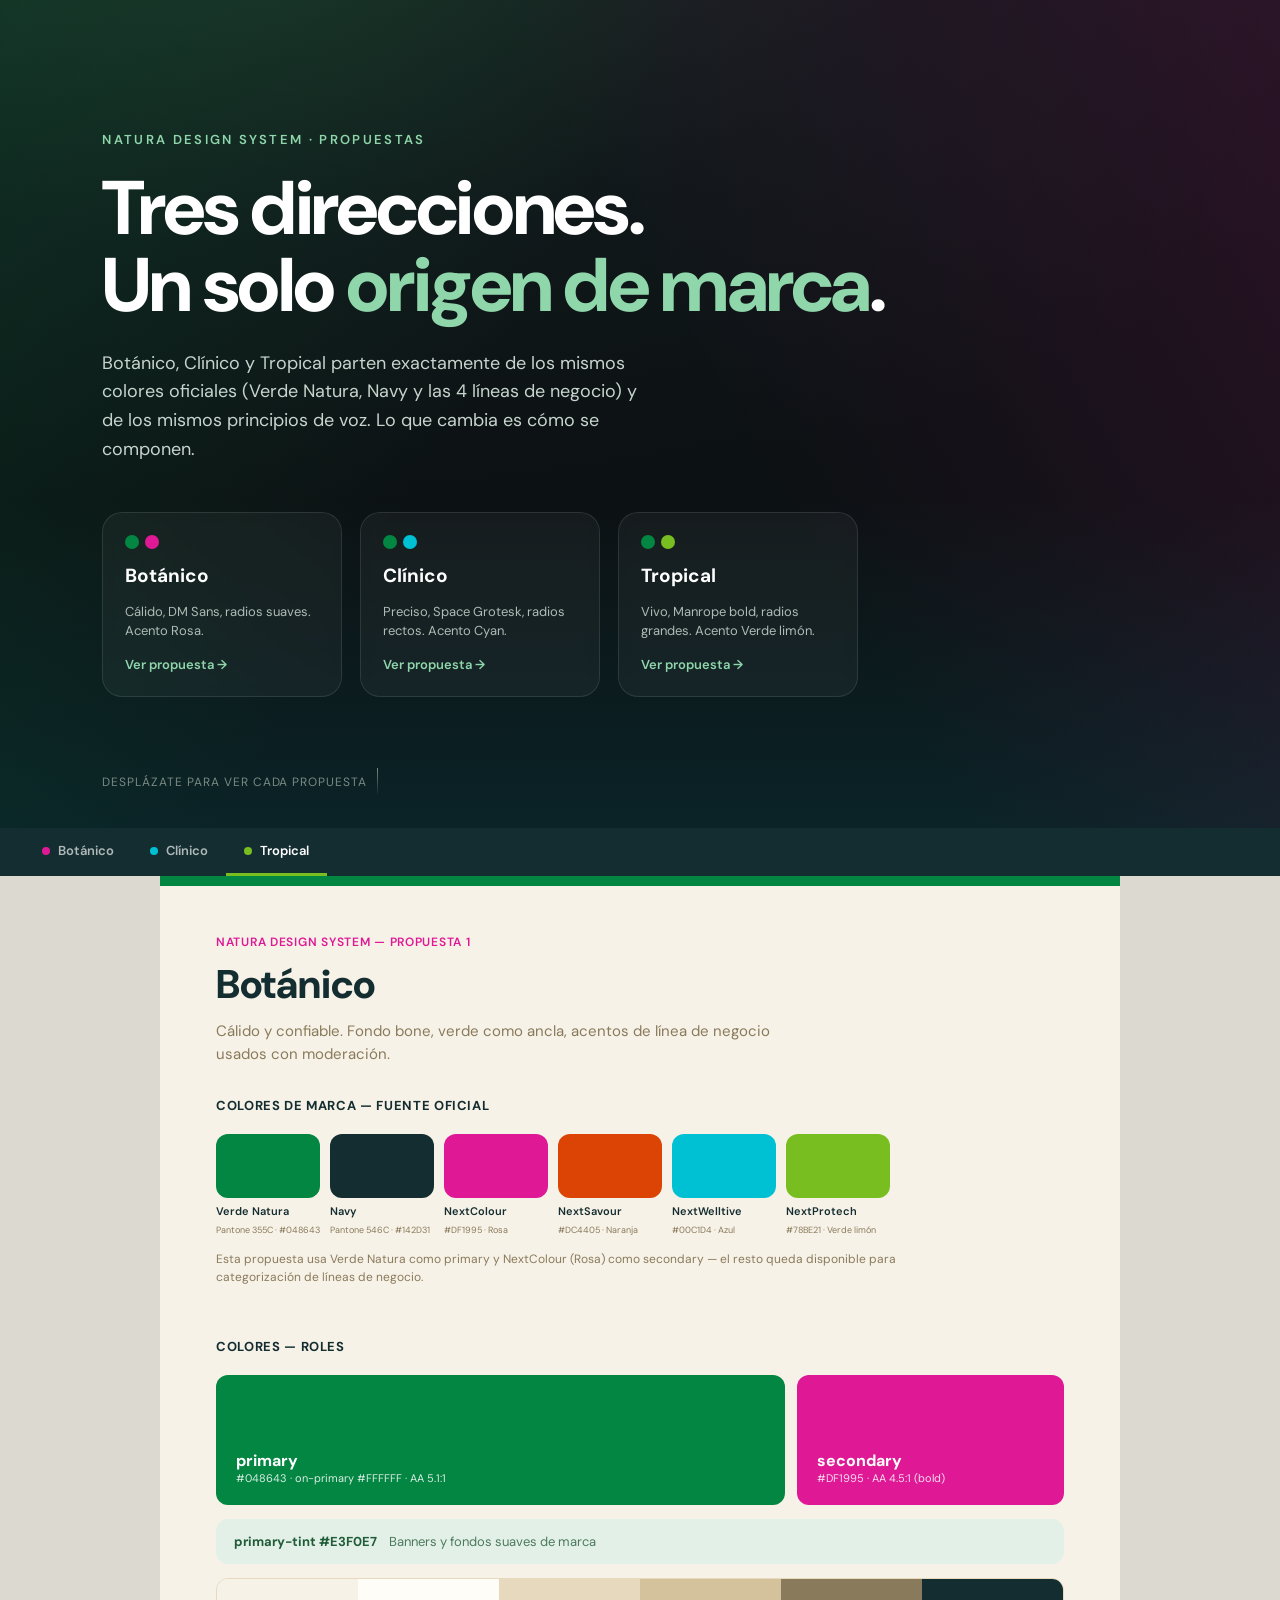
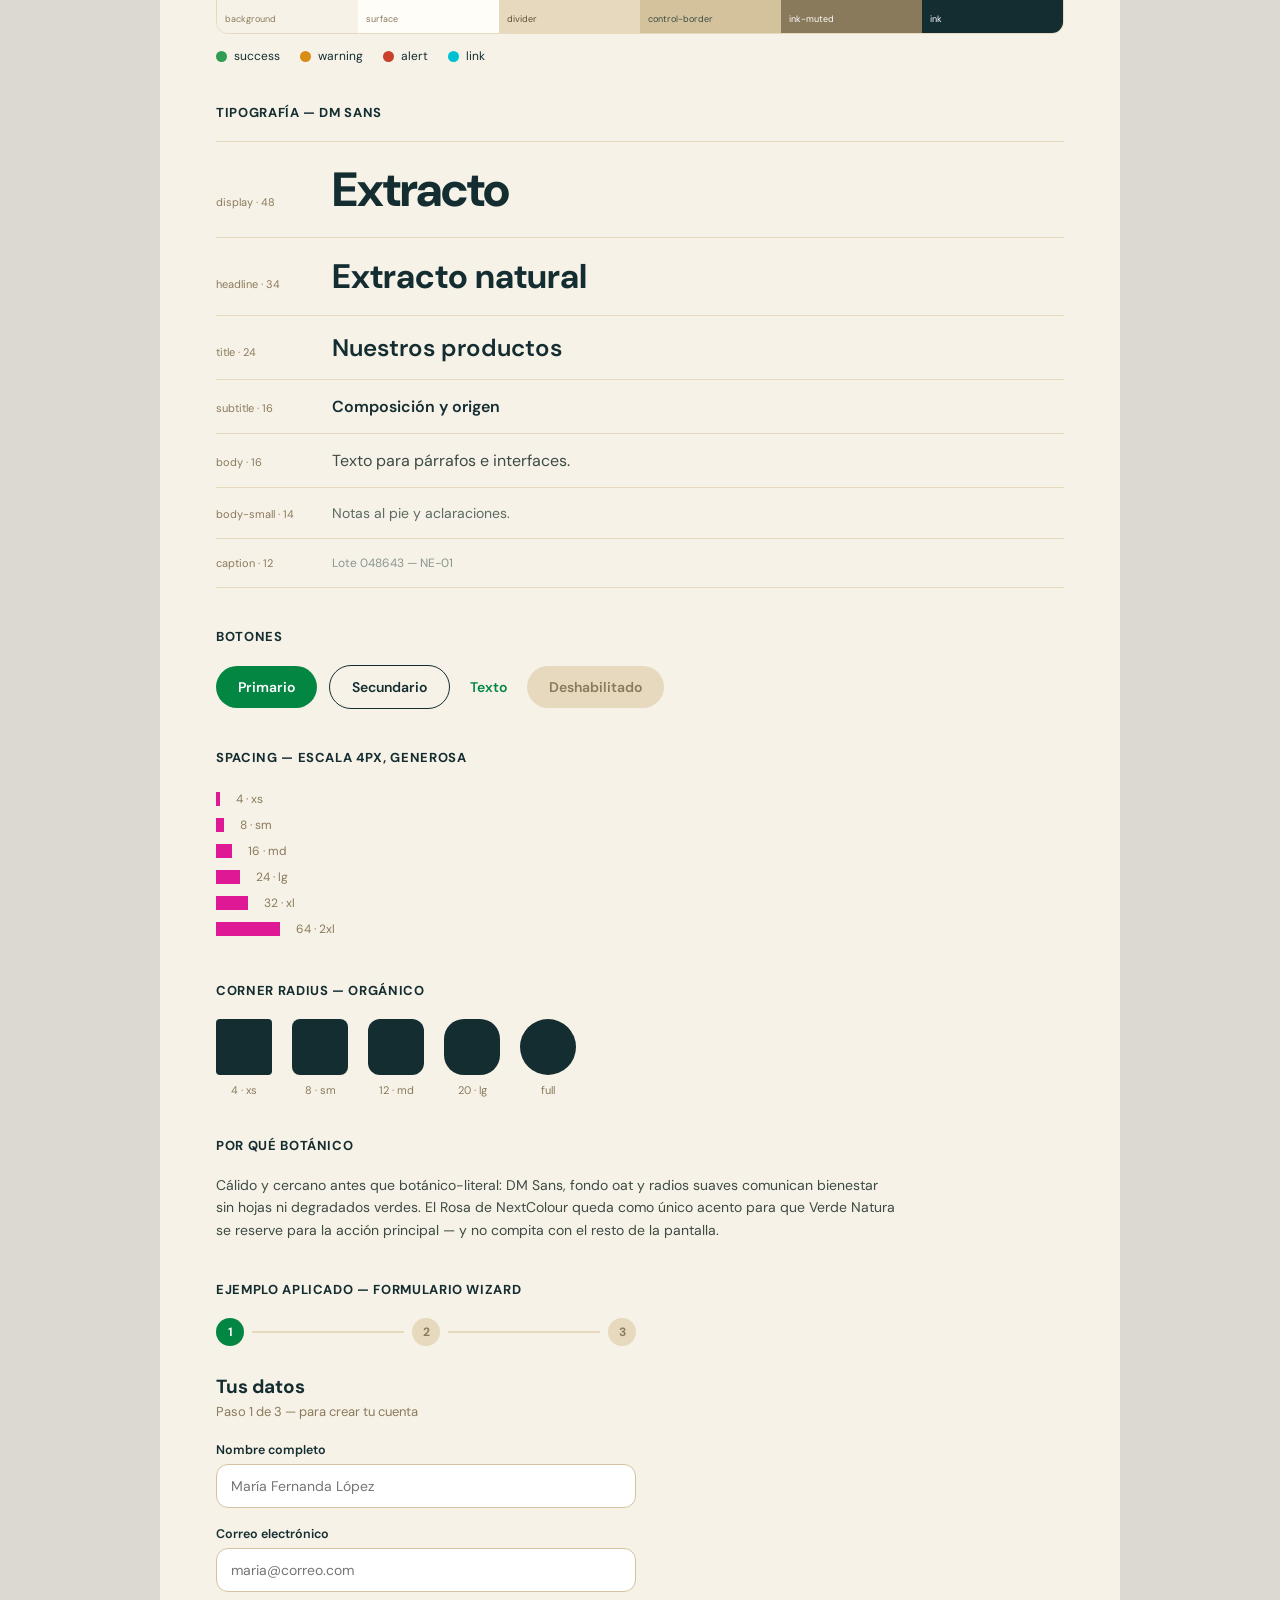
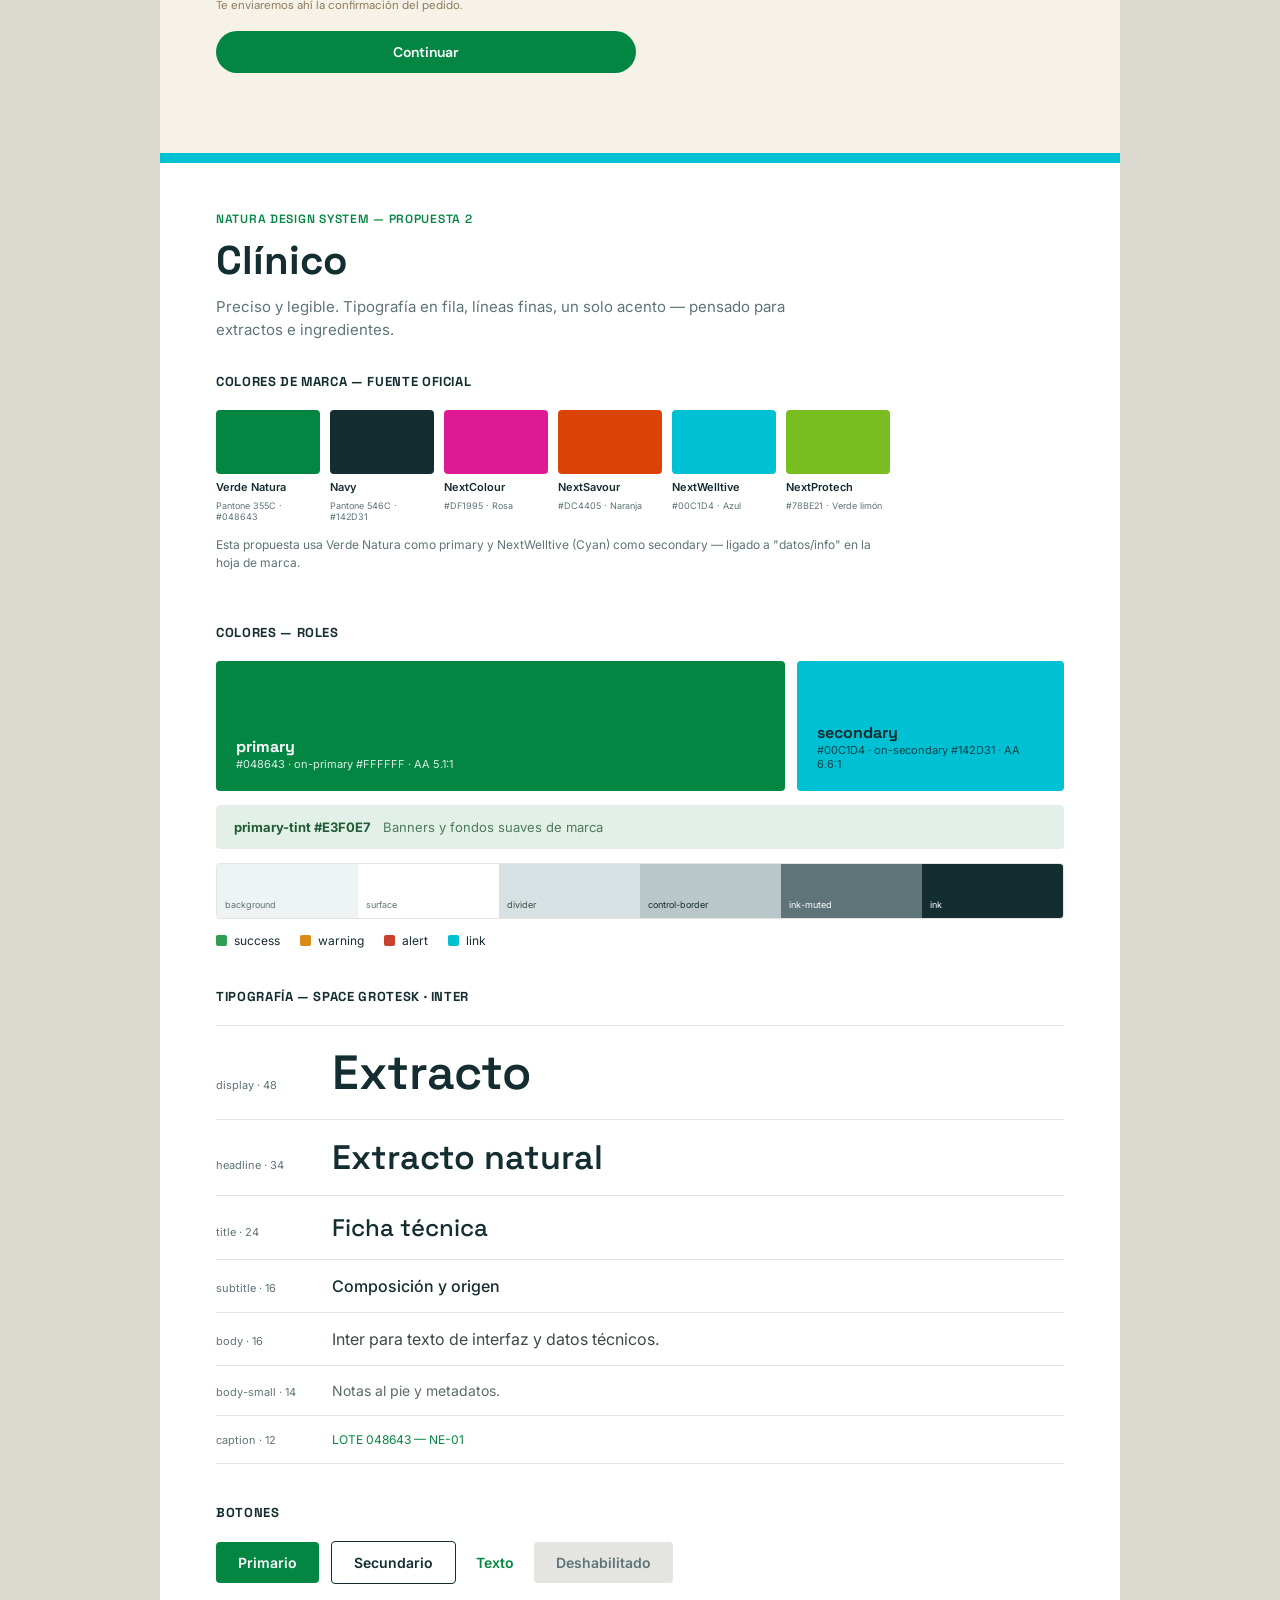
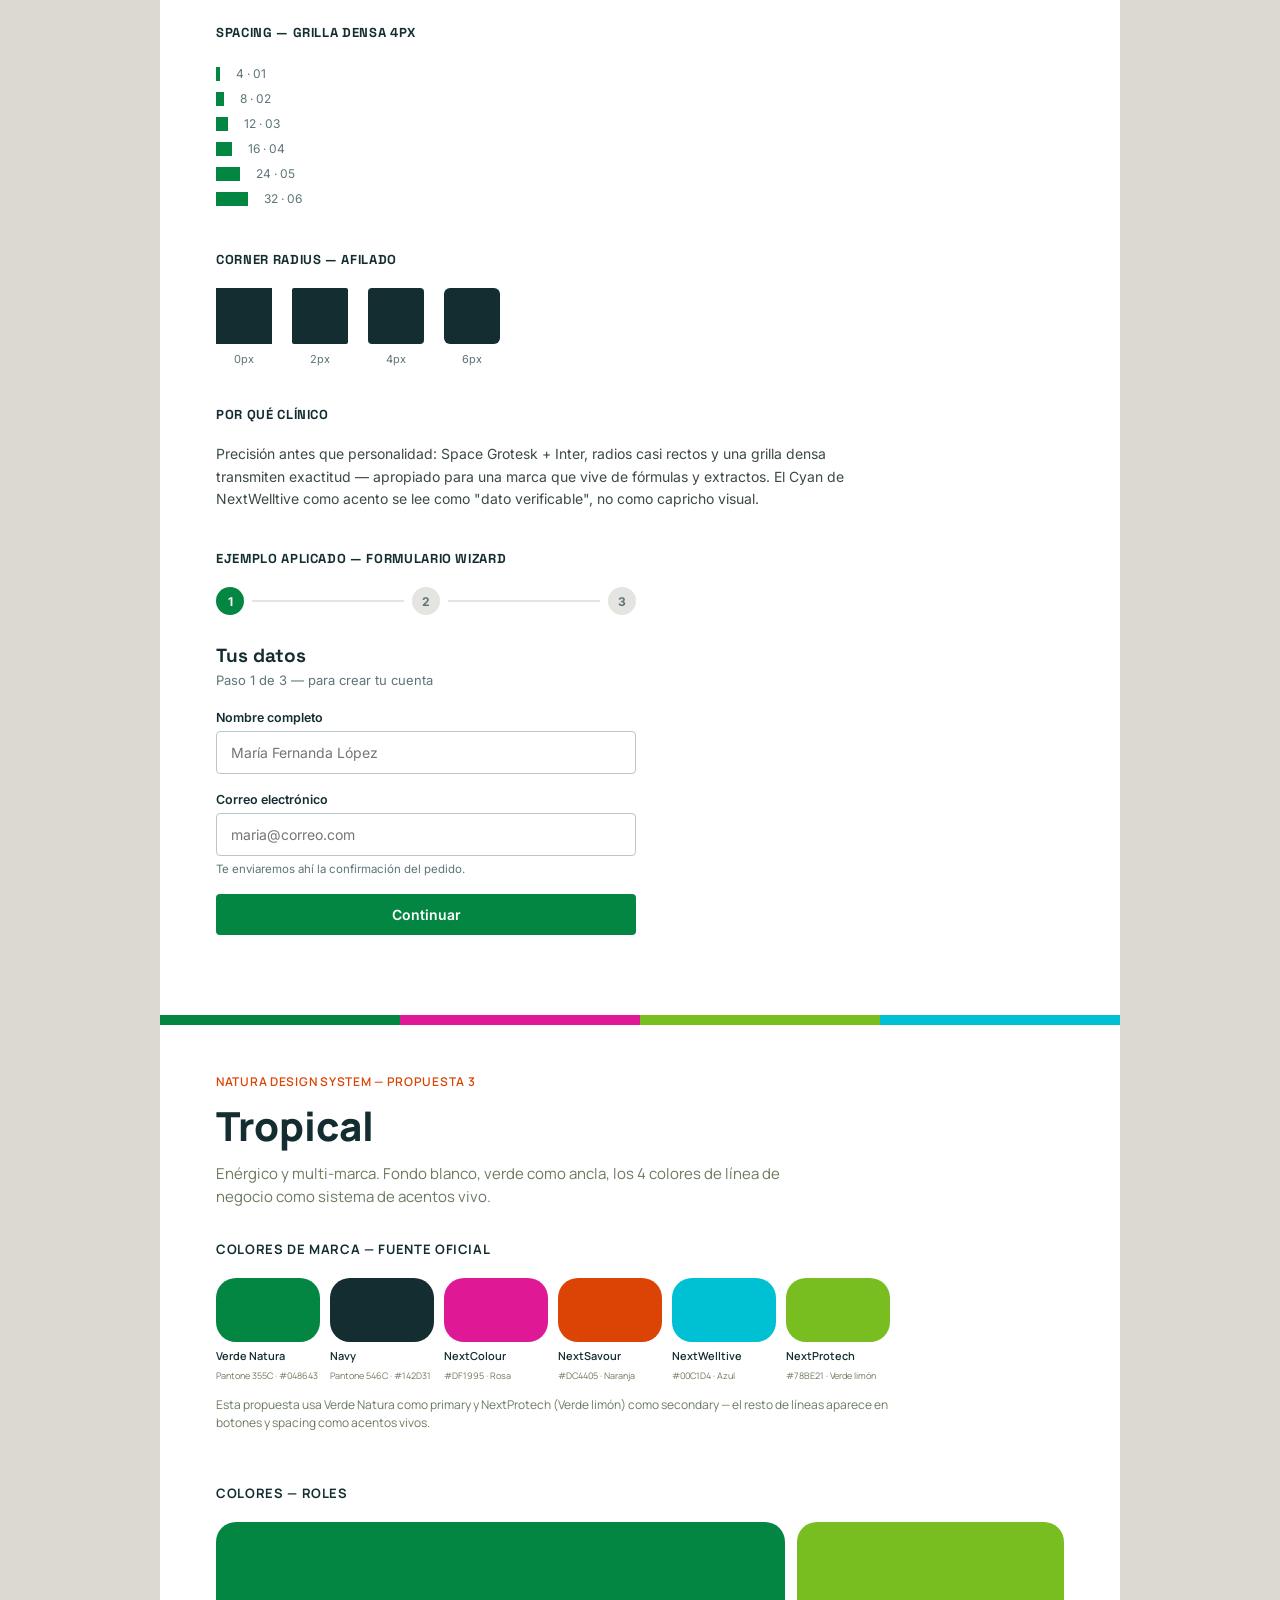
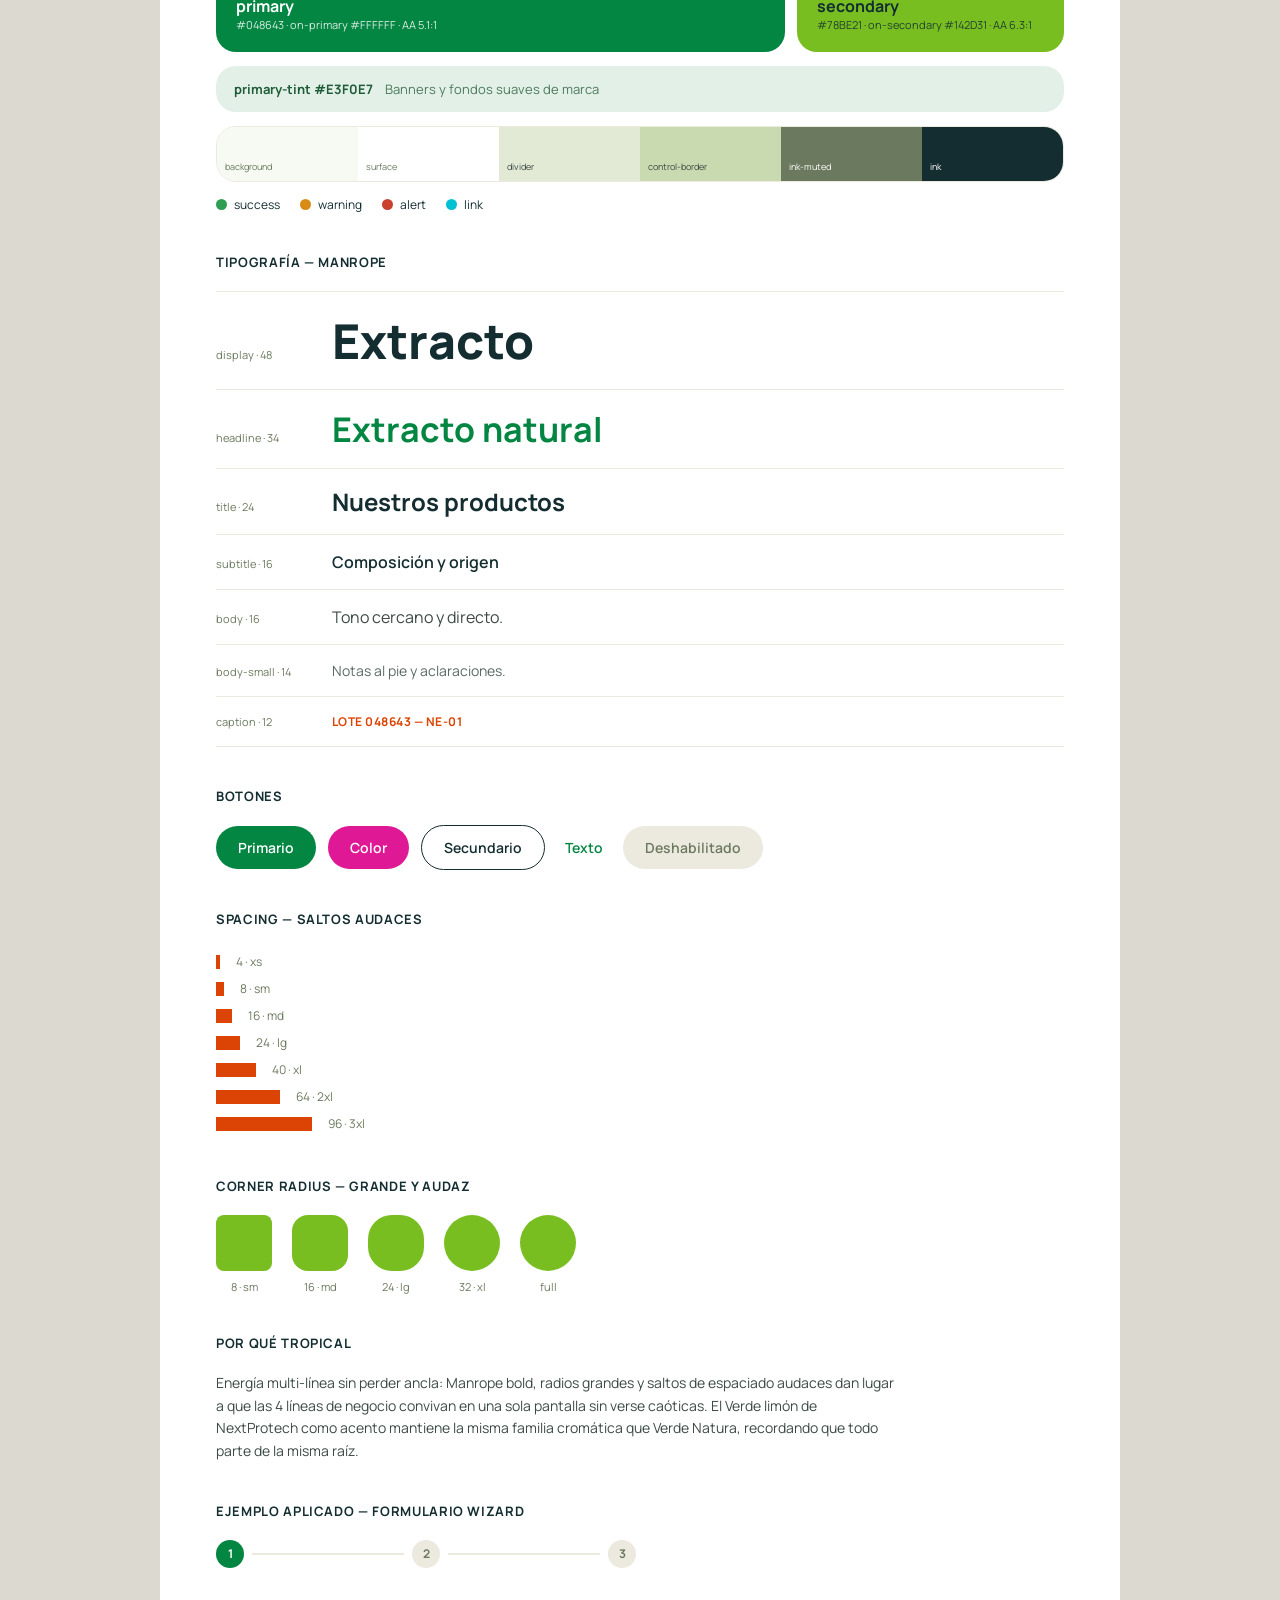
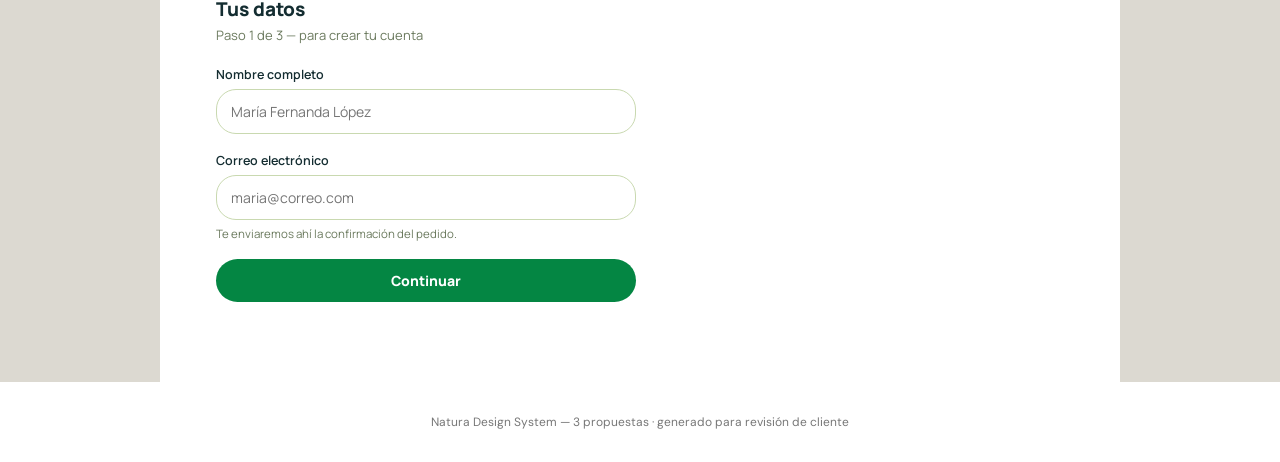
==== commit a999fafb: "Wizard con campos de formulario reales (texto, email, select, checkbox)" ====
--- a/index.html
+++ b/index.html
@@ -161,6 +161,18 @@
   .wizard-step h4{font-family:var(--font-display); font-weight:700; font-size:19px; margin:0 0 4px 0; color:var(--color-navy);}
   .wizard-step .substep{font-family:var(--font-body); font-size:13px; color:var(--ink-muted); margin:0 0 22px 0;}
   .choice-grid{display:flex; flex-direction:column; gap:10px; margin-bottom:26px;}
+  .field{display:flex; flex-direction:column; gap:6px; margin-bottom:18px;}
+  .field label{font-family:var(--font-body); font-weight:600; font-size:12.5px; color:var(--color-navy);}
+  .field input, .field select{
+    font-family:var(--font-body); font-size:14px; color:var(--color-navy); padding:12px 14px; width:100%;
+    border:1.5px solid var(--control-border); border-radius:var(--r-card); background:#fff; outline:none; appearance:none;
+  }
+  .field select{background-image:url('data:image/svg+xml;utf8,<svg xmlns="http://www.w3.org/2000/svg" width="12" height="8"><path d="M1 1l5 5 5-5" stroke="%23142D31" stroke-width="1.6" fill="none"/></svg>'); background-repeat:no-repeat; background-position:right 14px center; padding-right:34px;}
+  .field input:focus, .field select:focus{border-color:var(--color-primary);}
+  .field .hint{font-family:var(--font-body); font-size:11.5px; color:var(--ink-muted);}
+  .checkbox-field{display:flex; align-items:flex-start; gap:10px; margin-bottom:24px;}
+  .checkbox-field input{accent-color:var(--color-primary); margin-top:3px; flex-shrink:0;}
+  .checkbox-field label{font-family:var(--font-body); font-size:13px; color:#3c4b44; line-height:1.4;}
   .choice{display:flex; align-items:center; gap:12px; padding:14px 16px; border:1.5px solid var(--divider); border-radius:var(--r-card); font-family:var(--font-body); font-size:14px; cursor:pointer; transition:border-color .15s ease, background .15s ease;}
   .choice input{accent-color:var(--color-primary); margin:0;}
   .choice:has(input:checked){border-color:var(--color-primary); background:var(--color-primary-tint);}
@@ -313,35 +325,36 @@
         <div class="dot" data-step-dot="3">3</div>
       </div>
       <div class="wizard-step" data-step-panel="1">
-        <h4>¿Qué línea te interesa?</h4>
-        <p class="substep">Paso 1 de 3 — elige una línea de negocio</p>
-        <div class="choice-grid">
-          <label class="choice"><input type="radio" name="linea-bot" checked><span class="dotcolor" style="background:#DF1995"></span>NextColour</label>
-          <label class="choice"><input type="radio" name="linea-bot"><span class="dotcolor" style="background:#DC4405"></span>NextSavour</label>
-          <label class="choice"><input type="radio" name="linea-bot"><span class="dotcolor" style="background:#00C1D4"></span>NextWelltive</label>
-          <label class="choice"><input type="radio" name="linea-bot"><span class="dotcolor" style="background:#78BE21"></span>NextProtech</label>
+        <h4>Tus datos</h4>
+        <p class="substep">Paso 1 de 3 — para crear tu cuenta</p>
+        <div class="field"><label>Nombre completo</label><input type="text" placeholder="María Fernanda López"></div>
+        <div class="field"><label>Correo electrónico</label><input type="email" placeholder="maria@correo.com"><span class="hint">Te enviaremos ahí la confirmación del pedido.</span></div>
+        <div class="wizard-actions"><div class="btn primary" data-next="2">Continuar</div></div>
+      </div>
+      <div class="wizard-step" data-step-panel="2" hidden>
+        <h4>Preferencias</h4>
+        <p class="substep">Paso 2 de 3 — así personalizamos tus recomendaciones</p>
+        <div class="field"><label>Línea de interés</label>
+          <select>
+            <option>NextColour — Rosa</option>
+            <option>NextSavour — Naranja</option>
+            <option>NextWelltive — Azul</option>
+            <option>NextProtech — Verde limón</option>
+          </select>
         </div>
-        <div class="wizard-actions"><div class="btn primary" data-next="2">Continuar</div></div>
-      </div>
-      <div class="wizard-step" data-step-panel="2" hidden>
-        <h4>Elige tu presentación</h4>
-        <p class="substep">Paso 2 de 3 — tamaño del frasco</p>
-        <div class="choice-grid">
-          <label class="choice"><input type="radio" name="tam-bot" checked>30ml · viaje</label>
-          <label class="choice"><input type="radio" name="tam-bot">60ml · uso diario</label>
-          <label class="choice"><input type="radio" name="tam-bot">100ml · ahorro</label>
+        <div class="field"><label>Teléfono</label><input type="tel" placeholder="55 1234 5678"><span class="hint">Opcional — para avisarte del envío.</span></div>
+        <div class="checkbox-field"><input type="checkbox" id="news-bot" checked><label for="news-bot">Quiero recibir novedades de Natura Extracta por correo.</label></div>
+        <div class="wizard-actions"><div class="btn secondary" data-back="1">Atrás</div><div class="btn primary" data-next="3">Continuar</div></div>
+      </div>
+      <div class="wizard-step" data-step-panel="3" hidden>
+        <h4>Confirma tus datos</h4>
+        <p class="substep">Paso 3 de 3 — revisa antes de enviar</p>
+        <div class="summary">
+          <div class="row"><span>Nombre</span><b>María Fernanda López</b></div>
+          <div class="row"><span>Correo</span><b>maria@correo.com</b></div>
+          <div class="row"><span>Línea de interés</span><b>NextColour — Rosa</b></div>
         </div>
-        <div class="wizard-actions"><div class="btn secondary" data-back="1">Atrás</div><div class="btn primary" data-next="3">Continuar</div></div>
-      </div>
-      <div class="wizard-step" data-step-panel="3" hidden>
-        <h4>Confirma tu pedido</h4>
-        <p class="substep">Paso 3 de 3 — revisa antes de agregar</p>
-        <div class="summary">
-          <div class="row"><span>Línea</span><b>NextColour</b></div>
-          <div class="row"><span>Presentación</span><b>30ml · viaje</b></div>
-          <div class="row"><span>Entrega</span><b>Llega el jueves</b></div>
-        </div>
-        <div class="wizard-actions"><div class="btn secondary" data-back="2">Atrás</div><div class="btn primary">Agregar a la bolsa</div></div>
+        <div class="wizard-actions"><div class="btn secondary" data-back="2">Atrás</div><div class="btn primary">Enviar</div></div>
       </div>
     </div>
   </div>
@@ -450,35 +463,36 @@
         <div class="dot" data-step-dot="3">3</div>
       </div>
       <div class="wizard-step" data-step-panel="1">
-        <h4 style="font-family:'Space Grotesk';">¿Qué línea te interesa?</h4>
-        <p class="substep">Paso 1 de 3 — elige una línea de negocio</p>
-        <div class="choice-grid">
-          <label class="choice"><input type="radio" name="linea-cli" checked><span class="dotcolor" style="background:#00C1D4"></span>NextWelltive</label>
-          <label class="choice"><input type="radio" name="linea-cli"><span class="dotcolor" style="background:#DF1995"></span>NextColour</label>
-          <label class="choice"><input type="radio" name="linea-cli"><span class="dotcolor" style="background:#DC4405"></span>NextSavour</label>
-          <label class="choice"><input type="radio" name="linea-cli"><span class="dotcolor" style="background:#78BE21"></span>NextProtech</label>
+        <h4 style="font-family:'Space Grotesk';">Tus datos</h4>
+        <p class="substep">Paso 1 de 3 — para crear tu cuenta</p>
+        <div class="field"><label>Nombre completo</label><input type="text" placeholder="María Fernanda López"></div>
+        <div class="field"><label>Correo electrónico</label><input type="email" placeholder="maria@correo.com"><span class="hint">Te enviaremos ahí la confirmación del pedido.</span></div>
+        <div class="wizard-actions"><div class="btn primary" data-next="2">Continuar</div></div>
+      </div>
+      <div class="wizard-step" data-step-panel="2" hidden>
+        <h4 style="font-family:'Space Grotesk';">Preferencias</h4>
+        <p class="substep">Paso 2 de 3 — así personalizamos tus recomendaciones</p>
+        <div class="field"><label>Línea de interés</label>
+          <select>
+            <option>NextWelltive — Azul</option>
+            <option>NextColour — Rosa</option>
+            <option>NextSavour — Naranja</option>
+            <option>NextProtech — Verde limón</option>
+          </select>
         </div>
-        <div class="wizard-actions"><div class="btn primary" data-next="2">Continuar</div></div>
-      </div>
-      <div class="wizard-step" data-step-panel="2" hidden>
-        <h4 style="font-family:'Space Grotesk';">Elige tu presentación</h4>
-        <p class="substep">Paso 2 de 3 — tamaño del frasco</p>
-        <div class="choice-grid">
-          <label class="choice"><input type="radio" name="tam-cli" checked>30ml · viaje</label>
-          <label class="choice"><input type="radio" name="tam-cli">60ml · uso diario</label>
-          <label class="choice"><input type="radio" name="tam-cli">100ml · ahorro</label>
+        <div class="field"><label>Teléfono</label><input type="tel" placeholder="55 1234 5678"><span class="hint">Opcional — para avisarte del envío.</span></div>
+        <div class="checkbox-field"><input type="checkbox" id="news-cli" checked><label for="news-cli">Quiero recibir novedades de Natura Extracta por correo.</label></div>
+        <div class="wizard-actions"><div class="btn secondary" data-back="1">Atrás</div><div class="btn primary" data-next="3">Continuar</div></div>
+      </div>
+      <div class="wizard-step" data-step-panel="3" hidden>
+        <h4 style="font-family:'Space Grotesk';">Confirma tus datos</h4>
+        <p class="substep">Paso 3 de 3 — revisa antes de enviar</p>
+        <div class="summary">
+          <div class="row"><span>Nombre</span><b>María Fernanda López</b></div>
+          <div class="row"><span>Correo</span><b>maria@correo.com</b></div>
+          <div class="row"><span>Línea de interés</span><b>NextWelltive — Azul</b></div>
         </div>
-        <div class="wizard-actions"><div class="btn secondary" data-back="1">Atrás</div><div class="btn primary" data-next="3">Continuar</div></div>
-      </div>
-      <div class="wizard-step" data-step-panel="3" hidden>
-        <h4 style="font-family:'Space Grotesk';">Confirma tu pedido</h4>
-        <p class="substep">Paso 3 de 3 — revisa antes de agregar</p>
-        <div class="summary">
-          <div class="row"><span>Línea</span><b>NextWelltive</b></div>
-          <div class="row"><span>Presentación</span><b>30ml · viaje</b></div>
-          <div class="row"><span>Entrega</span><b>Llega el jueves</b></div>
-        </div>
-        <div class="wizard-actions"><div class="btn secondary" data-back="2">Atrás</div><div class="btn primary" style="font-family:'Inter';">Agregar a la bolsa</div></div>
+        <div class="wizard-actions"><div class="btn secondary" data-back="2">Atrás</div><div class="btn primary" style="font-family:'Inter';">Enviar</div></div>
       </div>
     </div>
   </div>
@@ -595,35 +609,36 @@
         <div class="dot" data-step-dot="3">3</div>
       </div>
       <div class="wizard-step" data-step-panel="1">
-        <h4 style="font-weight:800;">¿Qué línea te interesa?</h4>
-        <p class="substep">Paso 1 de 3 — elige una línea de negocio</p>
-        <div class="choice-grid">
-          <label class="choice"><input type="radio" name="linea-trop" checked><span class="dotcolor" style="background:#78BE21"></span>NextProtech</label>
-          <label class="choice"><input type="radio" name="linea-trop"><span class="dotcolor" style="background:#DF1995"></span>NextColour</label>
-          <label class="choice"><input type="radio" name="linea-trop"><span class="dotcolor" style="background:#DC4405"></span>NextSavour</label>
-          <label class="choice"><input type="radio" name="linea-trop"><span class="dotcolor" style="background:#00C1D4"></span>NextWelltive</label>
+        <h4 style="font-weight:800;">Tus datos</h4>
+        <p class="substep">Paso 1 de 3 — para crear tu cuenta</p>
+        <div class="field"><label>Nombre completo</label><input type="text" placeholder="María Fernanda López"></div>
+        <div class="field"><label>Correo electrónico</label><input type="email" placeholder="maria@correo.com"><span class="hint">Te enviaremos ahí la confirmación del pedido.</span></div>
+        <div class="wizard-actions"><div class="btn primary" data-next="2" style="font-weight:800;">Continuar</div></div>
+      </div>
+      <div class="wizard-step" data-step-panel="2" hidden>
+        <h4 style="font-weight:800;">Preferencias</h4>
+        <p class="substep">Paso 2 de 3 — así personalizamos tus recomendaciones</p>
+        <div class="field"><label>Línea de interés</label>
+          <select>
+            <option>NextProtech — Verde limón</option>
+            <option>NextColour — Rosa</option>
+            <option>NextSavour — Naranja</option>
+            <option>NextWelltive — Azul</option>
+          </select>
         </div>
-        <div class="wizard-actions"><div class="btn primary" data-next="2" style="font-weight:800;">Continuar</div></div>
-      </div>
-      <div class="wizard-step" data-step-panel="2" hidden>
-        <h4 style="font-weight:800;">Elige tu presentación</h4>
-        <p class="substep">Paso 2 de 3 — tamaño del frasco</p>
-        <div class="choice-grid">
-          <label class="choice"><input type="radio" name="tam-trop" checked>30ml · viaje</label>
-          <label class="choice"><input type="radio" name="tam-trop">60ml · uso diario</label>
-          <label class="choice"><input type="radio" name="tam-trop">100ml · ahorro</label>
+        <div class="field"><label>Teléfono</label><input type="tel" placeholder="55 1234 5678"><span class="hint">Opcional — para avisarte del envío.</span></div>
+        <div class="checkbox-field"><input type="checkbox" id="news-trop" checked><label for="news-trop">Quiero recibir novedades de Natura Extracta por correo.</label></div>
+        <div class="wizard-actions"><div class="btn secondary" data-back="1">Atrás</div><div class="btn primary" data-next="3" style="font-weight:800;">Continuar</div></div>
+      </div>
+      <div class="wizard-step" data-step-panel="3" hidden>
+        <h4 style="font-weight:800;">Confirma tus datos</h4>
+        <p class="substep">Paso 3 de 3 — revisa antes de enviar</p>
+        <div class="summary">
+          <div class="row"><span>Nombre</span><b>María Fernanda López</b></div>
+          <div class="row"><span>Correo</span><b>maria@correo.com</b></div>
+          <div class="row"><span>Línea de interés</span><b>NextProtech — Verde limón</b></div>
         </div>
-        <div class="wizard-actions"><div class="btn secondary" data-back="1">Atrás</div><div class="btn primary" data-next="3" style="font-weight:800;">Continuar</div></div>
-      </div>
-      <div class="wizard-step" data-step-panel="3" hidden>
-        <h4 style="font-weight:800;">Confirma tu pedido</h4>
-        <p class="substep">Paso 3 de 3 — revisa antes de agregar</p>
-        <div class="summary">
-          <div class="row"><span>Línea</span><b>NextProtech</b></div>
-          <div class="row"><span>Presentación</span><b>30ml · viaje</b></div>
-          <div class="row"><span>Entrega</span><b>Llega el jueves</b></div>
-        </div>
-        <div class="wizard-actions"><div class="btn secondary" data-back="2">Atrás</div><div class="btn primary" style="font-weight:800;">Agregar a la bolsa</div></div>
+        <div class="wizard-actions"><div class="btn secondary" data-back="2">Atrás</div><div class="btn primary" style="font-weight:800;">Enviar</div></div>
       </div>
     </div>
   </div>
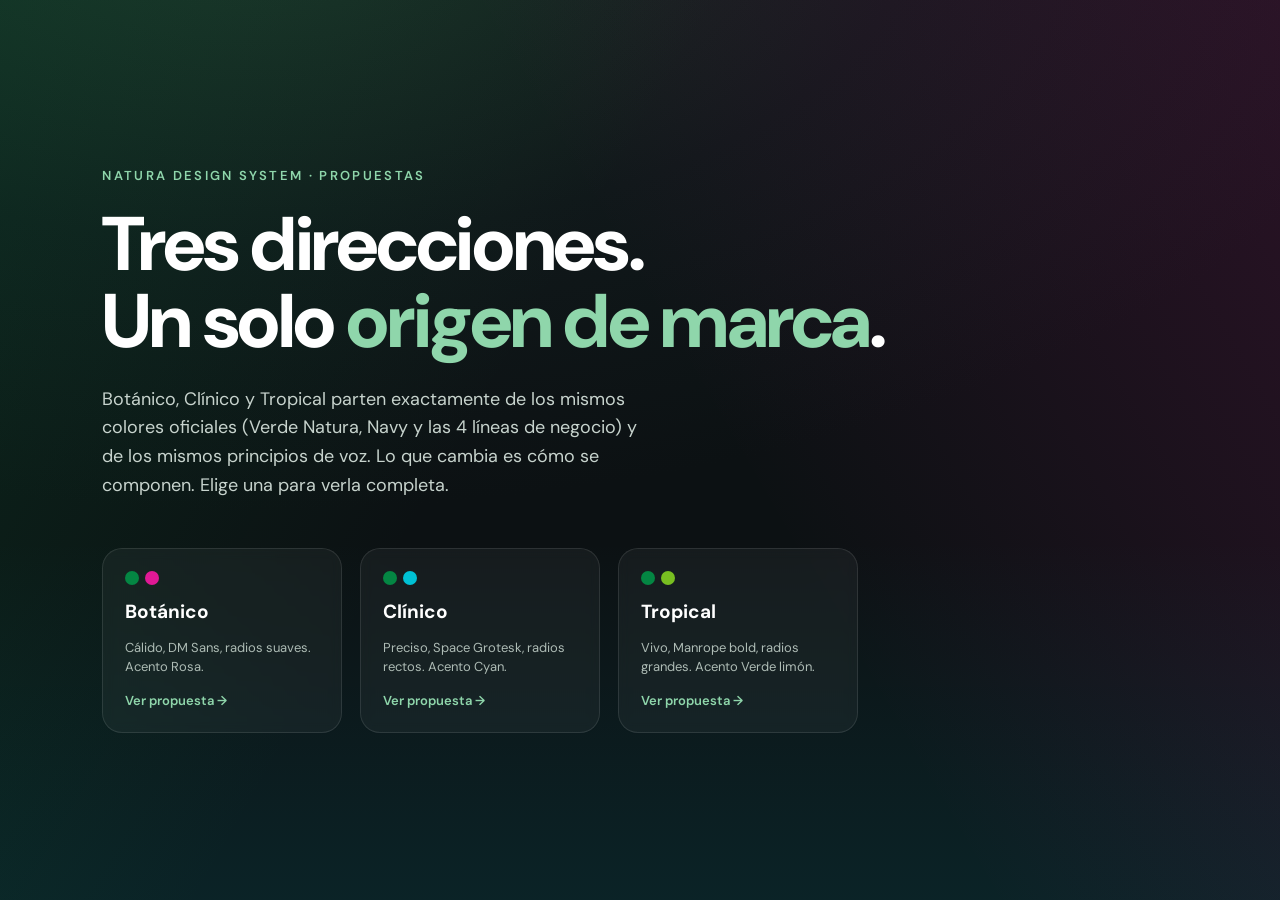
==== commit b6dfc6e2: "Separa cada propuesta en su propia pagina (index + botanico/clinico/tropical), arregla el select nat" ====
--- a/index.html
+++ b/index.html
@@ -7,679 +7,35 @@
 <link rel="preconnect" href="https://fonts.googleapis.com">
 <link rel="preconnect" href="https://fonts.gstatic.com" crossorigin>
 <link href="https://fonts.googleapis.com/css2?family=DM+Sans:wght@400;500;600;700;800&family=Space+Grotesk:wght@400;500;600;700&family=Inter:wght@400;500;600;700&family=Manrope:wght@400;500;600;700;800&display=swap" rel="stylesheet">
-<style>
-  :root{
-    --color-white:#FFFFFF;
-    --color-navy:#142D31;
-    --color-verde-natura:#048643;
-    --color-next-colour:#DF1995;
-    --color-next-savour:#DC4405;
-    --color-next-welltive:#00C1D4;
-    --color-next-protech:#78BE21;
-    --color-primary:var(--color-verde-natura);
-    --color-on-primary:var(--color-white);
-    --color-primary-tint:#E3F0E7;
-    --color-link:var(--color-next-welltive);
-    --color-success:#2F9E52;
-    --color-warning:#D98C15;
-    --color-alert:#C9402D;
-  }
-  *{box-sizing:border-box;}
-  body{margin:0; background:#dcd9d1; font-family:'DM Sans', sans-serif; color:var(--color-navy);}
-  a{color:inherit;}
-
-  /* ================= HERO / COVER ================= */
-  .hero{
-    min-height:92vh; display:flex; flex-direction:column; justify-content:center;
-    padding:80px 8vw; background:radial-gradient(1200px 600px at 20% -10%, #1d2f27 0%, #10181a 55%, #0c1113 100%);
-    color:#fff; position:relative; overflow:hidden;
-  }
-  .hero::after{
-    content:""; position:absolute; inset:0; pointer-events:none;
-    background: linear-gradient(120deg, rgba(4,134,67,0.18), transparent 40%),
-                linear-gradient(240deg, rgba(223,25,149,0.14), transparent 45%),
-                linear-gradient(0deg, rgba(0,193,212,0.10), transparent 40%);
-  }
-  .hero-kicker{font-family:'DM Sans'; font-weight:600; font-size:13px; letter-spacing:0.18em; text-transform:uppercase; color:#8fd6ab; margin-bottom:22px; z-index:1;}
-  .hero h1{font-family:'DM Sans'; font-weight:800; font-size:clamp(40px,6vw,76px); line-height:1.02; letter-spacing:-0.03em; margin:0 0 24px 0; z-index:1; max-width:900px;}
-  .hero h1 em{font-style:normal; color:#8fd6ab;}
-  .hero p.lede{font-family:'DM Sans'; font-size:18px; color:#c7d3cd; max-width:560px; line-height:1.6; margin:0 0 48px 0; z-index:1;}
-  .hero-cards{display:flex; gap:18px; flex-wrap:wrap; z-index:1;}
-  .hero-card{
-    display:flex; flex-direction:column; gap:14px; width:240px; padding:22px; border-radius:20px;
-    background:rgba(255,255,255,0.045); border:1px solid rgba(255,255,255,0.1); backdrop-filter:blur(6px);
-    text-decoration:none; color:#fff; transition:transform .25s ease, background .25s ease, border-color .25s ease;
-  }
-  .hero-card:hover{transform:translateY(-4px); background:rgba(255,255,255,0.08);}
-  .hero-card .dotrow{display:flex; gap:6px;}
-  .hero-card .dotrow i{width:14px; height:14px; border-radius:50%;}
-  .hero-card b{font-family:'DM Sans'; font-weight:700; font-size:19px;}
-  .hero-card span{font-family:'DM Sans'; font-size:13px; color:#aebcb5; line-height:1.5;}
-  .hero-card .arrow{font-size:13px; color:#8fd6ab; font-weight:600;}
-  .scroll-cue{position:absolute; bottom:32px; left:8vw; z-index:1; font-family:'DM Sans'; font-size:12px; color:#7a8a83; letter-spacing:0.08em; text-transform:uppercase; display:flex; align-items:center; gap:10px;}
-  .scroll-cue::after{content:""; width:1px; height:28px; background:linear-gradient(#7a8a83, transparent);}
-
-  /* sticky proposal switcher — matches nothing in Paper, pure navigation utility */
-  .tabs{position:sticky; top:0; z-index:50; display:flex; background:var(--color-navy); padding:0 24px;}
-  .tabs a{display:flex; align-items:center; gap:8px; padding:14px 18px; font-family:'DM Sans'; font-size:13px; font-weight:600; color:#ffffffaa; text-decoration:none; border-bottom:3px solid transparent;}
-  .tabs a i{width:8px; height:8px; border-radius:50%;}
-  .tabs a.active, .tabs a:hover{color:#fff; border-color:var(--dot);}
-
-  .wrap{max-width:960px; margin:0 auto; background:#fff;}
-
-  .proposal{padding-bottom:48px;}
-  .band{height:10px; display:flex;}
-  .band > div{flex:1;}
-  .section{padding:8px 56px 32px 56px;}
-  .section h2{font-family:var(--font-display); font-weight:700; font-size:13px; letter-spacing:0.05em; text-transform:uppercase; margin:0 0 20px 0; color:var(--color-navy);}
-  .header{padding:48px 56px 24px 56px;}
-  .header .eyebrow{display:block; font-family:var(--font-display); font-weight:600; font-size:12px; letter-spacing:0.06em; text-transform:uppercase; color:var(--accent); margin-bottom:8px;}
-  .header h1{font-family:var(--font-display); font-weight:800; font-size:40px; margin:0 0 10px 0; color:var(--color-navy);}
-  .header p{font-family:var(--font-body); font-size:15px; color:var(--ink-muted); max-width:600px; margin:0; line-height:1.5;}
-
-  .swatch-row{display:flex; gap:10px; flex-wrap:wrap;}
-  .swatch{display:flex; flex-direction:column; width:104px; gap:6px;}
-  .swatch .chip{width:104px; height:64px; border-radius:var(--r-card);}
-  .swatch b{font-family:var(--font-body); font-size:11px; font-weight:600;}
-  .swatch span{font-family:var(--font-body); font-size:9px; color:var(--ink-muted);}
-  .note{font-family:var(--font-body); font-size:12px; color:var(--ink-muted); margin-top:14px; max-width:680px; line-height:1.5;}
-
-  .role-cards{display:flex; gap:12px; margin-top:16px;}
-  .role-card{display:flex; flex-direction:column; justify-content:flex-end; height:130px; border-radius:var(--r-card); padding:20px; color:#fff;}
-  .role-card b{font-family:var(--font-display); font-weight:700; font-size:16px;}
-  .role-card span{font-family:var(--font-body); font-size:11px; opacity:0.85;}
-  .role-card.primary{flex:7; background:var(--color-primary);}
-  .role-card.secondary{flex:3; background:var(--secondary); color:var(--on-secondary);}
-
-  .tint-banner{margin-top:14px; padding:14px 18px; border-radius:var(--r-card); background:var(--color-primary-tint); display:flex; gap:12px; align-items:baseline; flex-wrap:wrap; font-family:var(--font-body); font-size:13px;}
-  .tint-banner b{color:#1f5c37;}
-  .tint-banner span{color:#4c7a5c;}
-
-  .ramp{display:flex; height:56px; border-radius:var(--r-card); overflow:hidden; border:1px solid var(--divider); margin-top:14px;}
-  .ramp div{flex:1; display:flex; align-items:flex-end; padding:8px; font-family:var(--font-body); font-size:9px;}
-
-  .signal-row{display:flex; gap:20px; margin-top:14px; flex-wrap:wrap;}
-  .signal{display:flex; align-items:center; gap:7px; font-family:var(--font-body); font-size:12px;}
-  .signal i{width:11px; height:11px; border-radius:50%; display:inline-block;}
-
-  .type-row{display:flex; align-items:baseline; gap:20px; padding:16px 0; border-top:1px solid var(--divider);}
-  .type-row:last-child{border-bottom:1px solid var(--divider);}
-  .type-row .label{font-family:var(--font-body); font-size:11px; color:var(--ink-muted); width:96px; flex-shrink:0;}
-
-  .btn-row{display:flex; gap:12px; align-items:center; flex-wrap:wrap;}
-  .btn{font-family:var(--font-body); font-weight:600; font-size:14px; padding:12px 22px; border-radius:var(--r-btn);}
-  .btn.primary{background:var(--color-primary); color:#fff;}
-  .btn.secondary{background:transparent; border:1.5px solid var(--color-navy); color:var(--color-navy);}
-  .btn.text{color:var(--color-primary); background:transparent; padding:12px 8px;}
-  .btn.disabled{background:var(--divider); color:var(--ink-muted);}
-
-  .spacing-row{display:flex; align-items:center; gap:16px; padding:5px 0;}
-  .spacing-row div{background:var(--accent); flex-shrink:0;}
-  .spacing-row span{font-family:var(--font-body); font-size:12px; color:var(--ink-muted);}
-
-  .radius-row{display:flex; gap:20px; align-items:flex-end; flex-wrap:wrap;}
-  .radius-swatch{display:flex; flex-direction:column; gap:8px; align-items:center;}
-  .radius-swatch div{width:56px; height:56px; background:var(--color-navy);}
-  .radius-swatch span{font-family:var(--font-body); font-size:11px; color:var(--ink-muted);}
-
-  .principle{padding:18px 0; border-top:1px solid var(--divider);}
-  .principle:last-child{border-bottom:1px solid var(--divider);}
-  .principle b{display:block; font-family:var(--font-display); font-weight:700; font-size:16px; color:var(--color-primary); margin-bottom:4px;}
-  .principle p{font-family:var(--font-body); font-size:14px; color:#3c4b44; margin:0; max-width:680px; line-height:1.5;}
-
-  .why p{font-family:var(--font-body); font-size:14px; color:#3c4b44; line-height:1.6; max-width:680px; margin:0;}
-
-  /* example screen */
-  .example-wrap{display:flex; justify-content:center; padding-top:4px;}
-  .phone{width:300px; border-radius:var(--r-img); border:1px solid var(--divider); overflow:hidden;}
-  .phone .nav{display:flex; align-items:center; justify-content:space-between; padding:16px 18px;}
-  .phone .nav b{font-family:var(--font-display); font-weight:700; font-size:13px;}
-  .phone .badge-count{width:26px; height:26px; border-radius:50%; border:1px solid var(--control-border); display:flex; align-items:center; justify-content:center; font-family:var(--font-body); font-size:11px;}
-  .phone .product-img{position:relative; margin:0 18px; height:160px; border-radius:var(--r-img); background:var(--color-primary-tint); display:flex; align-items:flex-end; padding:12px;}
-  .phone .product-img span{font-family:var(--font-body); font-size:10px; color:#4c7a5c;}
-  .phone .new-badge{position:absolute; top:12px; left:12px; padding:5px 12px; border-radius:999px; background:var(--secondary); color:var(--on-secondary); font-family:var(--font-display); font-weight:700; font-size:9px; letter-spacing:0.04em;}
-  .phone .body{padding:16px 18px 20px 18px;}
-  .phone .avail{display:flex; align-items:center; gap:6px; margin-bottom:8px;}
-  .phone .avail i{width:6px; height:6px; border-radius:50%; background:var(--color-success);}
-  .phone .avail span{font-family:var(--font-body); font-weight:600; font-size:11px; color:#1f6e3b;}
-  .phone .title-row{display:flex; justify-content:space-between; align-items:baseline;}
-  .phone .title-row b{font-family:var(--font-display); font-weight:800; font-size:18px;}
-  .phone .title-row span{font-family:var(--font-display); font-weight:700; font-size:16px; color:var(--color-primary);}
-  .phone .desc{font-family:var(--font-body); font-size:12px; color:#3c4b44; margin:8px 0 0 0; line-height:1.5;}
-  .phone .cta{margin-top:16px; text-align:center; padding:13px; border-radius:var(--r-btn); background:var(--color-primary); color:#fff; font-family:var(--font-body); font-weight:700; font-size:13px;}
-  .phone .ship{margin-top:10px; padding:10px 14px; border-radius:var(--r-img); background:var(--color-primary-tint); font-family:var(--font-body); font-size:11px; color:#1f5c37;}
-
-  footer{text-align:center; padding:32px 20px; font-family:'DM Sans'; font-size:12px; color:#777; background:#fff;}
-
-  /* ---- wizard / progressive disclosure form ---- */
-  .wizard{max-width:420px;}
-  .wizard-progress{display:flex; align-items:center; margin-bottom:28px;}
-  .wizard-progress .dot{width:28px; height:28px; border-radius:50%; display:flex; align-items:center; justify-content:center; font-family:var(--font-body); font-weight:700; font-size:12px; background:var(--divider); color:var(--ink-muted); flex-shrink:0; transition:background .2s ease, color .2s ease;}
-  .wizard-progress .dot.active, .wizard-progress .dot.done{background:var(--color-primary); color:#fff;}
-  .wizard-progress .bar{flex:1; height:2px; background:var(--divider); margin:0 8px; transition:background .2s ease;}
-  .wizard-progress .bar.done{background:var(--color-primary);}
-  .wizard-step h4{font-family:var(--font-display); font-weight:700; font-size:19px; margin:0 0 4px 0; color:var(--color-navy);}
-  .wizard-step .substep{font-family:var(--font-body); font-size:13px; color:var(--ink-muted); margin:0 0 22px 0;}
-  .choice-grid{display:flex; flex-direction:column; gap:10px; margin-bottom:26px;}
-  .field{display:flex; flex-direction:column; gap:6px; margin-bottom:18px;}
-  .field label{font-family:var(--font-body); font-weight:600; font-size:12.5px; color:var(--color-navy);}
-  .field input, .field select{
-    font-family:var(--font-body); font-size:14px; color:var(--color-navy); padding:12px 14px; width:100%;
-    border:1.5px solid var(--control-border); border-radius:var(--r-card); background:#fff; outline:none; appearance:none;
-  }
-  .field select{background-image:url('data:image/svg+xml;utf8,<svg xmlns="http://www.w3.org/2000/svg" width="12" height="8"><path d="M1 1l5 5 5-5" stroke="%23142D31" stroke-width="1.6" fill="none"/></svg>'); background-repeat:no-repeat; background-position:right 14px center; padding-right:34px;}
-  .field input:focus, .field select:focus{border-color:var(--color-primary);}
-  .field .hint{font-family:var(--font-body); font-size:11.5px; color:var(--ink-muted);}
-  .checkbox-field{display:flex; align-items:flex-start; gap:10px; margin-bottom:24px;}
-  .checkbox-field input{accent-color:var(--color-primary); margin-top:3px; flex-shrink:0;}
-  .checkbox-field label{font-family:var(--font-body); font-size:13px; color:#3c4b44; line-height:1.4;}
-  .choice{display:flex; align-items:center; gap:12px; padding:14px 16px; border:1.5px solid var(--divider); border-radius:var(--r-card); font-family:var(--font-body); font-size:14px; cursor:pointer; transition:border-color .15s ease, background .15s ease;}
-  .choice input{accent-color:var(--color-primary); margin:0;}
-  .choice:has(input:checked){border-color:var(--color-primary); background:var(--color-primary-tint);}
-  .choice .dotcolor{width:14px; height:14px; border-radius:50%; flex-shrink:0;}
-  .wizard-actions{display:flex; gap:12px; margin-top:2px;}
-  .wizard-actions .btn{flex:1; text-align:center; cursor:pointer; user-select:none;}
-  .summary{display:flex; flex-direction:column; gap:10px; padding:18px 20px; border-radius:var(--r-card); background:var(--color-primary-tint); margin-bottom:24px; font-family:var(--font-body); font-size:13px;}
-  .summary .row{display:flex; justify-content:space-between; color:#3c4b44;}
-  .summary .row b{color:var(--color-navy);}
-</style>
+<link rel="stylesheet" href="styles.css">
 </head>
 <body>
 
-<header class="hero">
+<header class="hero" style="min-height:100vh;">
   <span class="hero-kicker">Natura Design System · Propuestas</span>
   <h1>Tres direcciones.<br>Un solo <em>origen de marca</em>.</h1>
-  <p class="lede">Botánico, Clínico y Tropical parten exactamente de los mismos colores oficiales (Verde Natura, Navy y las 4 líneas de negocio) y de los mismos principios de voz. Lo que cambia es cómo se componen.</p>
+  <p class="lede">Botánico, Clínico y Tropical parten exactamente de los mismos colores oficiales (Verde Natura, Navy y las 4 líneas de negocio) y de los mismos principios de voz. Lo que cambia es cómo se componen. Elige una para verla completa.</p>
   <div class="hero-cards">
-    <a class="hero-card" href="#botanico">
+    <a class="hero-card" href="botanico.html">
       <div class="dotrow"><i style="background:#048643"></i><i style="background:#DF1995"></i></div>
       <b>Botánico</b>
       <span>Cálido, DM Sans, radios suaves. Acento Rosa.</span>
       <span class="arrow">Ver propuesta →</span>
     </a>
-    <a class="hero-card" href="#clinico">
+    <a class="hero-card" href="clinico.html">
       <div class="dotrow"><i style="background:#048643"></i><i style="background:#00C1D4"></i></div>
       <b>Clínico</b>
       <span>Preciso, Space Grotesk, radios rectos. Acento Cyan.</span>
       <span class="arrow">Ver propuesta →</span>
     </a>
-    <a class="hero-card" href="#tropical">
+    <a class="hero-card" href="tropical.html">
       <div class="dotrow"><i style="background:#048643"></i><i style="background:#78BE21"></i></div>
       <b>Tropical</b>
       <span>Vivo, Manrope bold, radios grandes. Acento Verde limón.</span>
       <span class="arrow">Ver propuesta →</span>
     </a>
   </div>
-  <span class="scroll-cue">Desplázate para ver cada propuesta</span>
 </header>
-
-<nav class="tabs" id="tabs">
-  <a href="#botanico" data-target="botanico" style="--dot:#DF1995"><i style="background:#DF1995"></i>Botánico</a>
-  <a href="#clinico" data-target="clinico" style="--dot:#00C1D4"><i style="background:#00C1D4"></i>Clínico</a>
-  <a href="#tropical" data-target="tropical" style="--dot:#78BE21"><i style="background:#78BE21"></i>Tropical</a>
-</nav>
-
-<div class="wrap">
-
-<!-- ============ BOTÁNICO ============ -->
-<section id="botanico" class="proposal" style="
-  background:#F7F2E7; --divider:#E6D9BE; --control-border:#D4C29C; --ink-muted:#8A7A5C;
-  --secondary:var(--color-next-colour); --on-secondary:#fff; --accent:var(--color-next-colour);
-  --font-display:'DM Sans'; --font-body:'DM Sans'; --r-btn:999px; --r-img:20px; --r-card:12px;">
-  <div class="band"><div style="background:var(--color-primary)"></div></div>
-  <div class="header">
-    <span class="eyebrow">Natura Design System — Propuesta 1</span>
-    <h1>Botánico</h1>
-    <p>Cálido y confiable. Fondo bone, verde como ancla, acentos de línea de negocio usados con moderación.</p>
-  </div>
-
-  <div class="section">
-    <h2>Colores de marca — fuente oficial</h2>
-    <div class="swatch-row">
-      <div class="swatch"><div class="chip" style="background:var(--color-verde-natura)"></div><b>Verde Natura</b><span>Pantone 355C · #048643</span></div>
-      <div class="swatch"><div class="chip" style="background:var(--color-navy)"></div><b>Navy</b><span>Pantone 546C · #142D31</span></div>
-      <div class="swatch"><div class="chip" style="background:var(--color-next-colour)"></div><b>NextColour</b><span>#DF1995 · Rosa</span></div>
-      <div class="swatch"><div class="chip" style="background:var(--color-next-savour)"></div><b>NextSavour</b><span>#DC4405 · Naranja</span></div>
-      <div class="swatch"><div class="chip" style="background:var(--color-next-welltive)"></div><b>NextWelltive</b><span>#00C1D4 · Azul</span></div>
-      <div class="swatch"><div class="chip" style="background:var(--color-next-protech)"></div><b>NextProtech</b><span>#78BE21 · Verde limón</span></div>
-    </div>
-    <p class="note">Esta propuesta usa Verde Natura como primary y NextColour (Rosa) como secondary — el resto queda disponible para categorización de líneas de negocio.</p>
-  </div>
-
-  <div class="section">
-    <h2>Colores — roles</h2>
-    <div class="role-cards">
-      <div class="role-card primary"><b>primary</b><span>#048643 · on-primary #FFFFFF · AA 5.1:1</span></div>
-      <div class="role-card secondary"><b>secondary</b><span>#DF1995 · AA 4.5:1 (bold)</span></div>
-    </div>
-    <div class="tint-banner"><b>primary-tint #E3F0E7</b><span>Banners y fondos suaves de marca</span></div>
-    <div class="ramp">
-      <div style="background:#F7F2E7; color:#8A7A5C">background</div>
-      <div style="background:#FFFDF8; color:#8A7A5C">surface</div>
-      <div style="background:#E6D9BE; color:#5b4f38">divider</div>
-      <div style="background:#D4C29C; color:#3c4b44">control-border</div>
-      <div style="background:#8A7A5C; color:#fff">ink-muted</div>
-      <div style="background:#142D31; color:#fff">ink</div>
-    </div>
-    <div class="signal-row">
-      <div class="signal"><i style="background:var(--color-success)"></i>success</div>
-      <div class="signal"><i style="background:var(--color-warning)"></i>warning</div>
-      <div class="signal"><i style="background:var(--color-alert)"></i>alert</div>
-      <div class="signal"><i style="background:var(--color-link)"></i>link</div>
-    </div>
-  </div>
-
-  <div class="section">
-    <h2>Tipografía — DM Sans</h2>
-    <div class="type-row"><span class="label">display · 48</span><span style="font-family:'DM Sans'; font-weight:800; font-size:48px; letter-spacing:-0.02em;">Extracto</span></div>
-    <div class="type-row"><span class="label">headline · 34</span><span style="font-family:'DM Sans'; font-weight:700; font-size:34px;">Extracto natural</span></div>
-    <div class="type-row"><span class="label">title · 24</span><span style="font-family:'DM Sans'; font-weight:600; font-size:24px;">Nuestros productos</span></div>
-    <div class="type-row"><span class="label">subtitle · 16</span><span style="font-family:'DM Sans'; font-weight:600; font-size:16px;">Composición y origen</span></div>
-    <div class="type-row"><span class="label">body · 16</span><span style="font-family:'DM Sans'; font-size:16px; color:#3c4b44;">Texto para párrafos e interfaces.</span></div>
-    <div class="type-row"><span class="label">body-small · 14</span><span style="font-family:'DM Sans'; font-size:14px; color:#5b6b63;">Notas al pie y aclaraciones.</span></div>
-    <div class="type-row"><span class="label">caption · 12</span><span style="font-family:'DM Sans'; font-size:12px; color:#8a9690;">Lote 048643 — NE-01</span></div>
-  </div>
-
-  <div class="section">
-    <h2>Botones</h2>
-    <div class="btn-row">
-      <div class="btn primary">Primario</div>
-      <div class="btn secondary">Secundario</div>
-      <div class="btn text">Texto</div>
-      <div class="btn disabled">Deshabilitado</div>
-    </div>
-  </div>
-
-  <div class="section">
-    <h2>Spacing — escala 4px, generosa</h2>
-    <div class="spacing-row"><div style="width:4px; height:14px;"></div><span>4 · xs</span></div>
-    <div class="spacing-row"><div style="width:8px; height:14px;"></div><span>8 · sm</span></div>
-    <div class="spacing-row"><div style="width:16px; height:14px;"></div><span>16 · md</span></div>
-    <div class="spacing-row"><div style="width:24px; height:14px;"></div><span>24 · lg</span></div>
-    <div class="spacing-row"><div style="width:32px; height:14px;"></div><span>32 · xl</span></div>
-    <div class="spacing-row"><div style="width:64px; height:14px;"></div><span>64 · 2xl</span></div>
-  </div>
-
-  <div class="section">
-    <h2>Corner radius — orgánico</h2>
-    <div class="radius-row">
-      <div class="radius-swatch"><div style="border-radius:4px"></div><span>4 · xs</span></div>
-      <div class="radius-swatch"><div style="border-radius:8px"></div><span>8 · sm</span></div>
-      <div class="radius-swatch"><div style="border-radius:12px"></div><span>12 · md</span></div>
-      <div class="radius-swatch"><div style="border-radius:20px"></div><span>20 · lg</span></div>
-      <div class="radius-swatch"><div style="border-radius:999px"></div><span>full</span></div>
-    </div>
-  </div>
-
-  <div class="section why">
-    <h2>Por qué Botánico</h2>
-    <p>Cálido y cercano antes que botánico-literal: DM Sans, fondo oat y radios suaves comunican bienestar sin hojas ni degradados verdes. El Rosa de NextColour queda como único acento para que Verde Natura se reserve para la acción principal — y no compita con el resto de la pantalla.</p>
-  </div>
-
-  <div class="section">
-    <h2>Ejemplo aplicado — formulario wizard</h2>
-    <div class="wizard">
-      <div class="wizard-progress">
-        <div class="dot active" data-step-dot="1">1</div><div class="bar"></div>
-        <div class="dot" data-step-dot="2">2</div><div class="bar"></div>
-        <div class="dot" data-step-dot="3">3</div>
-      </div>
-      <div class="wizard-step" data-step-panel="1">
-        <h4>Tus datos</h4>
-        <p class="substep">Paso 1 de 3 — para crear tu cuenta</p>
-        <div class="field"><label>Nombre completo</label><input type="text" placeholder="María Fernanda López"></div>
-        <div class="field"><label>Correo electrónico</label><input type="email" placeholder="maria@correo.com"><span class="hint">Te enviaremos ahí la confirmación del pedido.</span></div>
-        <div class="wizard-actions"><div class="btn primary" data-next="2">Continuar</div></div>
-      </div>
-      <div class="wizard-step" data-step-panel="2" hidden>
-        <h4>Preferencias</h4>
-        <p class="substep">Paso 2 de 3 — así personalizamos tus recomendaciones</p>
-        <div class="field"><label>Línea de interés</label>
-          <select>
-            <option>NextColour — Rosa</option>
-            <option>NextSavour — Naranja</option>
-            <option>NextWelltive — Azul</option>
-            <option>NextProtech — Verde limón</option>
-          </select>
-        </div>
-        <div class="field"><label>Teléfono</label><input type="tel" placeholder="55 1234 5678"><span class="hint">Opcional — para avisarte del envío.</span></div>
-        <div class="checkbox-field"><input type="checkbox" id="news-bot" checked><label for="news-bot">Quiero recibir novedades de Natura Extracta por correo.</label></div>
-        <div class="wizard-actions"><div class="btn secondary" data-back="1">Atrás</div><div class="btn primary" data-next="3">Continuar</div></div>
-      </div>
-      <div class="wizard-step" data-step-panel="3" hidden>
-        <h4>Confirma tus datos</h4>
-        <p class="substep">Paso 3 de 3 — revisa antes de enviar</p>
-        <div class="summary">
-          <div class="row"><span>Nombre</span><b>María Fernanda López</b></div>
-          <div class="row"><span>Correo</span><b>maria@correo.com</b></div>
-          <div class="row"><span>Línea de interés</span><b>NextColour — Rosa</b></div>
-        </div>
-        <div class="wizard-actions"><div class="btn secondary" data-back="2">Atrás</div><div class="btn primary">Enviar</div></div>
-      </div>
-    </div>
-  </div>
-</section>
-
-<!-- ============ CLÍNICO ============ -->
-<section id="clinico" class="proposal" style="
-  background:#FFFFFF; --divider:#E4E4E0; --control-border:#B9C7CA; --ink-muted:#5E7478;
-  --secondary:var(--color-next-welltive); --on-secondary:var(--color-navy); --accent:var(--color-primary);
-  --font-display:'Space Grotesk'; --font-body:'Inter'; --r-btn:4px; --r-img:4px; --r-card:4px;">
-  <div class="band"><div style="background:var(--color-next-welltive)"></div></div>
-  <div class="header">
-    <span class="eyebrow">Natura Design System — Propuesta 2</span>
-    <h1>Clínico</h1>
-    <p>Preciso y legible. Tipografía en fila, líneas finas, un solo acento — pensado para extractos e ingredientes.</p>
-  </div>
-
-  <div class="section">
-    <h2>Colores de marca — fuente oficial</h2>
-    <div class="swatch-row">
-      <div class="swatch"><div class="chip" style="background:var(--color-verde-natura)"></div><b>Verde Natura</b><span>Pantone 355C · #048643</span></div>
-      <div class="swatch"><div class="chip" style="background:var(--color-navy)"></div><b>Navy</b><span>Pantone 546C · #142D31</span></div>
-      <div class="swatch"><div class="chip" style="background:var(--color-next-colour)"></div><b>NextColour</b><span>#DF1995 · Rosa</span></div>
-      <div class="swatch"><div class="chip" style="background:var(--color-next-savour)"></div><b>NextSavour</b><span>#DC4405 · Naranja</span></div>
-      <div class="swatch"><div class="chip" style="background:var(--color-next-welltive)"></div><b>NextWelltive</b><span>#00C1D4 · Azul</span></div>
-      <div class="swatch"><div class="chip" style="background:var(--color-next-protech)"></div><b>NextProtech</b><span>#78BE21 · Verde limón</span></div>
-    </div>
-    <p class="note">Esta propuesta usa Verde Natura como primary y NextWelltive (Cyan) como secondary — ligado a "datos/info" en la hoja de marca.</p>
-  </div>
-
-  <div class="section">
-    <h2>Colores — roles</h2>
-    <div class="role-cards">
-      <div class="role-card primary"><b>primary</b><span>#048643 · on-primary #FFFFFF · AA 5.1:1</span></div>
-      <div class="role-card secondary"><b>secondary</b><span>#00C1D4 · on-secondary #142D31 · AA 6.6:1</span></div>
-    </div>
-    <div class="tint-banner"><b>primary-tint #E3F0E7</b><span>Banners y fondos suaves de marca</span></div>
-    <div class="ramp">
-      <div style="background:#EEF3F4; color:#5E7478">background</div>
-      <div style="background:#FFFFFF; color:#5E7478">surface</div>
-      <div style="background:#D7E0E2; color:#3c4b44">divider</div>
-      <div style="background:#B9C7CA; color:#142D31">control-border</div>
-      <div style="background:#5E7478; color:#fff">ink-muted</div>
-      <div style="background:#142D31; color:#fff">ink</div>
-    </div>
-    <div class="signal-row">
-      <div class="signal"><i style="background:var(--color-success); border-radius:2px;"></i>success</div>
-      <div class="signal"><i style="background:var(--color-warning); border-radius:2px;"></i>warning</div>
-      <div class="signal"><i style="background:var(--color-alert); border-radius:2px;"></i>alert</div>
-      <div class="signal"><i style="background:var(--color-link); border-radius:2px;"></i>link</div>
-    </div>
-  </div>
-
-  <div class="section">
-    <h2>Tipografía — Space Grotesk · Inter</h2>
-    <div class="type-row"><span class="label">display · 48</span><span style="font-family:'Space Grotesk'; font-weight:600; font-size:48px;">Extracto</span></div>
-    <div class="type-row"><span class="label">headline · 34</span><span style="font-family:'Space Grotesk'; font-weight:600; font-size:34px;">Extracto natural</span></div>
-    <div class="type-row"><span class="label">title · 24</span><span style="font-family:'Space Grotesk'; font-weight:500; font-size:24px;">Ficha técnica</span></div>
-    <div class="type-row"><span class="label">subtitle · 16</span><span style="font-family:'Inter'; font-weight:500; font-size:16px;">Composición y origen</span></div>
-    <div class="type-row"><span class="label">body · 16</span><span style="font-family:'Inter'; font-size:16px; color:#3c4b44;">Inter para texto de interfaz y datos técnicos.</span></div>
-    <div class="type-row"><span class="label">body-small · 14</span><span style="font-family:'Inter'; font-size:14px; color:#5b6b63;">Notas al pie y metadatos.</span></div>
-    <div class="type-row"><span class="label">caption · 12</span><span style="font-family:'Inter'; font-size:12px; color:var(--color-primary);">LOTE 048643 — NE-01</span></div>
-  </div>
-
-  <div class="section">
-    <h2>Botones</h2>
-    <div class="btn-row">
-      <div class="btn primary">Primario</div>
-      <div class="btn secondary">Secundario</div>
-      <div class="btn text">Texto</div>
-      <div class="btn disabled">Deshabilitado</div>
-    </div>
-  </div>
-
-  <div class="section">
-    <h2>Spacing — grilla densa 4px</h2>
-    <div class="spacing-row"><div style="width:4px; height:14px;"></div><span>4 · 01</span></div>
-    <div class="spacing-row"><div style="width:8px; height:14px;"></div><span>8 · 02</span></div>
-    <div class="spacing-row"><div style="width:12px; height:14px;"></div><span>12 · 03</span></div>
-    <div class="spacing-row"><div style="width:16px; height:14px;"></div><span>16 · 04</span></div>
-    <div class="spacing-row"><div style="width:24px; height:14px;"></div><span>24 · 05</span></div>
-    <div class="spacing-row"><div style="width:32px; height:14px;"></div><span>32 · 06</span></div>
-  </div>
-
-  <div class="section">
-    <h2>Corner radius — afilado</h2>
-    <div class="radius-row">
-      <div class="radius-swatch"><div style="border-radius:0px"></div><span>0px</span></div>
-      <div class="radius-swatch"><div style="border-radius:2px"></div><span>2px</span></div>
-      <div class="radius-swatch"><div style="border-radius:4px"></div><span>4px</span></div>
-      <div class="radius-swatch"><div style="border-radius:6px"></div><span>6px</span></div>
-    </div>
-  </div>
-
-  <div class="section why">
-    <h2>Por qué Clínico</h2>
-    <p>Precisión antes que personalidad: Space Grotesk + Inter, radios casi rectos y una grilla densa transmiten exactitud — apropiado para una marca que vive de fórmulas y extractos. El Cyan de NextWelltive como acento se lee como "dato verificable", no como capricho visual.</p>
-  </div>
-
-  <div class="section">
-    <h2>Ejemplo aplicado — formulario wizard</h2>
-    <div class="wizard">
-      <div class="wizard-progress">
-        <div class="dot active" data-step-dot="1">1</div><div class="bar"></div>
-        <div class="dot" data-step-dot="2">2</div><div class="bar"></div>
-        <div class="dot" data-step-dot="3">3</div>
-      </div>
-      <div class="wizard-step" data-step-panel="1">
-        <h4 style="font-family:'Space Grotesk';">Tus datos</h4>
-        <p class="substep">Paso 1 de 3 — para crear tu cuenta</p>
-        <div class="field"><label>Nombre completo</label><input type="text" placeholder="María Fernanda López"></div>
-        <div class="field"><label>Correo electrónico</label><input type="email" placeholder="maria@correo.com"><span class="hint">Te enviaremos ahí la confirmación del pedido.</span></div>
-        <div class="wizard-actions"><div class="btn primary" data-next="2">Continuar</div></div>
-      </div>
-      <div class="wizard-step" data-step-panel="2" hidden>
-        <h4 style="font-family:'Space Grotesk';">Preferencias</h4>
-        <p class="substep">Paso 2 de 3 — así personalizamos tus recomendaciones</p>
-        <div class="field"><label>Línea de interés</label>
-          <select>
-            <option>NextWelltive — Azul</option>
-            <option>NextColour — Rosa</option>
-            <option>NextSavour — Naranja</option>
-            <option>NextProtech — Verde limón</option>
-          </select>
-        </div>
-        <div class="field"><label>Teléfono</label><input type="tel" placeholder="55 1234 5678"><span class="hint">Opcional — para avisarte del envío.</span></div>
-        <div class="checkbox-field"><input type="checkbox" id="news-cli" checked><label for="news-cli">Quiero recibir novedades de Natura Extracta por correo.</label></div>
-        <div class="wizard-actions"><div class="btn secondary" data-back="1">Atrás</div><div class="btn primary" data-next="3">Continuar</div></div>
-      </div>
-      <div class="wizard-step" data-step-panel="3" hidden>
-        <h4 style="font-family:'Space Grotesk';">Confirma tus datos</h4>
-        <p class="substep">Paso 3 de 3 — revisa antes de enviar</p>
-        <div class="summary">
-          <div class="row"><span>Nombre</span><b>María Fernanda López</b></div>
-          <div class="row"><span>Correo</span><b>maria@correo.com</b></div>
-          <div class="row"><span>Línea de interés</span><b>NextWelltive — Azul</b></div>
-        </div>
-        <div class="wizard-actions"><div class="btn secondary" data-back="2">Atrás</div><div class="btn primary" style="font-family:'Inter';">Enviar</div></div>
-      </div>
-    </div>
-  </div>
-</section>
-
-<!-- ============ TROPICAL ============ -->
-<section id="tropical" class="proposal" style="
-  background:#FFFFFF; --divider:#ECE9DF; --control-border:#C9D9B0; --ink-muted:#6B7A5E;
-  --secondary:var(--color-next-protech); --on-secondary:var(--color-navy); --accent:var(--color-next-savour);
-  --font-display:'Manrope'; --font-body:'Manrope'; --r-btn:999px; --r-img:28px; --r-card:20px;">
-  <div class="band" style="display:flex;">
-    <div style="flex:1; background:var(--color-primary)"></div>
-    <div style="flex:1; background:var(--color-next-colour)"></div>
-    <div style="flex:1; background:var(--color-next-protech)"></div>
-    <div style="flex:1; background:var(--color-next-welltive)"></div>
-  </div>
-  <div class="header">
-    <span class="eyebrow">Natura Design System — Propuesta 3</span>
-    <h1>Tropical</h1>
-    <p>Enérgico y multi-marca. Fondo blanco, verde como ancla, los 4 colores de línea de negocio como sistema de acentos vivo.</p>
-  </div>
-
-  <div class="section">
-    <h2>Colores de marca — fuente oficial</h2>
-    <div class="swatch-row">
-      <div class="swatch"><div class="chip" style="background:var(--color-verde-natura)"></div><b>Verde Natura</b><span>Pantone 355C · #048643</span></div>
-      <div class="swatch"><div class="chip" style="background:var(--color-navy)"></div><b>Navy</b><span>Pantone 546C · #142D31</span></div>
-      <div class="swatch"><div class="chip" style="background:var(--color-next-colour)"></div><b>NextColour</b><span>#DF1995 · Rosa</span></div>
-      <div class="swatch"><div class="chip" style="background:var(--color-next-savour)"></div><b>NextSavour</b><span>#DC4405 · Naranja</span></div>
-      <div class="swatch"><div class="chip" style="background:var(--color-next-welltive)"></div><b>NextWelltive</b><span>#00C1D4 · Azul</span></div>
-      <div class="swatch"><div class="chip" style="background:var(--color-next-protech)"></div><b>NextProtech</b><span>#78BE21 · Verde limón</span></div>
-    </div>
-    <p class="note">Esta propuesta usa Verde Natura como primary y NextProtech (Verde limón) como secondary — el resto de líneas aparece en botones y spacing como acentos vivos.</p>
-  </div>
-
-  <div class="section">
-    <h2>Colores — roles</h2>
-    <div class="role-cards">
-      <div class="role-card primary"><b>primary</b><span>#048643 · on-primary #FFFFFF · AA 5.1:1</span></div>
-      <div class="role-card secondary"><b>secondary</b><span>#78BE21 · on-secondary #142D31 · AA 6.3:1</span></div>
-    </div>
-    <div class="tint-banner"><b>primary-tint #E3F0E7</b><span>Banners y fondos suaves de marca</span></div>
-    <div class="ramp">
-      <div style="background:#F6FAF2; color:#6B7A5E">background</div>
-      <div style="background:#FFFFFF; color:#6B7A5E">surface</div>
-      <div style="background:#E2EAD6; color:#3c4b44">divider</div>
-      <div style="background:#C9D9B0; color:#3c4b44">control-border</div>
-      <div style="background:#6B7A5E; color:#fff">ink-muted</div>
-      <div style="background:#142D31; color:#fff">ink</div>
-    </div>
-    <div class="signal-row">
-      <div class="signal"><i style="background:var(--color-success)"></i>success</div>
-      <div class="signal"><i style="background:var(--color-warning)"></i>warning</div>
-      <div class="signal"><i style="background:var(--color-alert)"></i>alert</div>
-      <div class="signal"><i style="background:var(--color-link)"></i>link</div>
-    </div>
-  </div>
-
-  <div class="section">
-    <h2>Tipografía — Manrope</h2>
-    <div class="type-row"><span class="label">display · 48</span><span style="font-family:'Manrope'; font-weight:800; font-size:48px;">Extracto</span></div>
-    <div class="type-row"><span class="label">headline · 34</span><span style="font-family:'Manrope'; font-weight:700; font-size:34px; color:var(--color-primary);">Extracto natural</span></div>
-    <div class="type-row"><span class="label">title · 24</span><span style="font-family:'Manrope'; font-weight:700; font-size:24px;">Nuestros productos</span></div>
-    <div class="type-row"><span class="label">subtitle · 16</span><span style="font-family:'Manrope'; font-weight:600; font-size:16px;">Composición y origen</span></div>
-    <div class="type-row"><span class="label">body · 16</span><span style="font-family:'Manrope'; font-size:16px; color:#3c4b44;">Tono cercano y directo.</span></div>
-    <div class="type-row"><span class="label">body-small · 14</span><span style="font-family:'Manrope'; font-size:14px; color:#5b6b63;">Notas al pie y aclaraciones.</span></div>
-    <div class="type-row"><span class="label">caption · 12</span><span style="font-family:'Manrope'; font-weight:700; font-size:12px; color:var(--color-next-savour); letter-spacing:0.04em; text-transform:uppercase;">Lote 048643 — NE-01</span></div>
-  </div>
-
-  <div class="section">
-    <h2>Botones</h2>
-    <div class="btn-row">
-      <div class="btn primary">Primario</div>
-      <div class="btn" style="background:var(--color-next-colour); color:#fff; border-radius:999px;">Color</div>
-      <div class="btn secondary">Secundario</div>
-      <div class="btn text">Texto</div>
-      <div class="btn disabled">Deshabilitado</div>
-    </div>
-  </div>
-
-  <div class="section">
-    <h2>Spacing — saltos audaces</h2>
-    <div class="spacing-row"><div style="width:4px; height:14px;"></div><span>4 · xs</span></div>
-    <div class="spacing-row"><div style="width:8px; height:14px;"></div><span>8 · sm</span></div>
-    <div class="spacing-row"><div style="width:16px; height:14px;"></div><span>16 · md</span></div>
-    <div class="spacing-row"><div style="width:24px; height:14px;"></div><span>24 · lg</span></div>
-    <div class="spacing-row"><div style="width:40px; height:14px;"></div><span>40 · xl</span></div>
-    <div class="spacing-row"><div style="width:64px; height:14px;"></div><span>64 · 2xl</span></div>
-    <div class="spacing-row"><div style="width:96px; height:14px;"></div><span>96 · 3xl</span></div>
-  </div>
-
-  <div class="section">
-    <h2>Corner radius — grande y audaz</h2>
-    <div class="radius-row">
-      <div class="radius-swatch"><div style="border-radius:8px; background:var(--color-next-protech);"></div><span>8 · sm</span></div>
-      <div class="radius-swatch"><div style="border-radius:16px; background:var(--color-next-protech);"></div><span>16 · md</span></div>
-      <div class="radius-swatch"><div style="border-radius:24px; background:var(--color-next-protech);"></div><span>24 · lg</span></div>
-      <div class="radius-swatch"><div style="border-radius:32px; background:var(--color-next-protech);"></div><span>32 · xl</span></div>
-      <div class="radius-swatch"><div style="border-radius:999px; background:var(--color-next-protech);"></div><span>full</span></div>
-    </div>
-  </div>
-
-  <div class="section why">
-    <h2>Por qué Tropical</h2>
-    <p>Energía multi-línea sin perder ancla: Manrope bold, radios grandes y saltos de espaciado audaces dan lugar a que las 4 líneas de negocio convivan en una sola pantalla sin verse caóticas. El Verde limón de NextProtech como acento mantiene la misma familia cromática que Verde Natura, recordando que todo parte de la misma raíz.</p>
-  </div>
-
-  <div class="section">
-    <h2>Ejemplo aplicado — formulario wizard</h2>
-    <div class="wizard">
-      <div class="wizard-progress">
-        <div class="dot active" data-step-dot="1">1</div><div class="bar"></div>
-        <div class="dot" data-step-dot="2">2</div><div class="bar"></div>
-        <div class="dot" data-step-dot="3">3</div>
-      </div>
-      <div class="wizard-step" data-step-panel="1">
-        <h4 style="font-weight:800;">Tus datos</h4>
-        <p class="substep">Paso 1 de 3 — para crear tu cuenta</p>
-        <div class="field"><label>Nombre completo</label><input type="text" placeholder="María Fernanda López"></div>
-        <div class="field"><label>Correo electrónico</label><input type="email" placeholder="maria@correo.com"><span class="hint">Te enviaremos ahí la confirmación del pedido.</span></div>
-        <div class="wizard-actions"><div class="btn primary" data-next="2" style="font-weight:800;">Continuar</div></div>
-      </div>
-      <div class="wizard-step" data-step-panel="2" hidden>
-        <h4 style="font-weight:800;">Preferencias</h4>
-        <p class="substep">Paso 2 de 3 — así personalizamos tus recomendaciones</p>
-        <div class="field"><label>Línea de interés</label>
-          <select>
-            <option>NextProtech — Verde limón</option>
-            <option>NextColour — Rosa</option>
-            <option>NextSavour — Naranja</option>
-            <option>NextWelltive — Azul</option>
-          </select>
-        </div>
-        <div class="field"><label>Teléfono</label><input type="tel" placeholder="55 1234 5678"><span class="hint">Opcional — para avisarte del envío.</span></div>
-        <div class="checkbox-field"><input type="checkbox" id="news-trop" checked><label for="news-trop">Quiero recibir novedades de Natura Extracta por correo.</label></div>
-        <div class="wizard-actions"><div class="btn secondary" data-back="1">Atrás</div><div class="btn primary" data-next="3" style="font-weight:800;">Continuar</div></div>
-      </div>
-      <div class="wizard-step" data-step-panel="3" hidden>
-        <h4 style="font-weight:800;">Confirma tus datos</h4>
-        <p class="substep">Paso 3 de 3 — revisa antes de enviar</p>
-        <div class="summary">
-          <div class="row"><span>Nombre</span><b>María Fernanda López</b></div>
-          <div class="row"><span>Correo</span><b>maria@correo.com</b></div>
-          <div class="row"><span>Línea de interés</span><b>NextProtech — Verde limón</b></div>
-        </div>
-        <div class="wizard-actions"><div class="btn secondary" data-back="2">Atrás</div><div class="btn primary" style="font-weight:800;">Enviar</div></div>
-      </div>
-    </div>
-  </div>
-</section>
-
-</div>
-
-<footer>Natura Design System — 3 propuestas · generado para revisión de cliente</footer>
-
-<script>
-  const links = document.querySelectorAll('.tabs a');
-  const sections = Array.from(links).map(l => document.getElementById(l.dataset.target));
-  const observer = new IntersectionObserver((entries) => {
-    entries.forEach(entry => {
-      const link = document.querySelector('.tabs a[data-target="' + entry.target.id + '"]');
-      if (entry.isIntersecting) {
-        links.forEach(l => l.classList.remove('active'));
-        link.classList.add('active');
-      }
-    });
-  }, { rootMargin: '-45% 0px -50% 0px', threshold: 0 });
-  sections.forEach(s => s && observer.observe(s));
-
-  document.querySelectorAll('.wizard').forEach(wizard => {
-    const panels = wizard.querySelectorAll('.wizard-step');
-    const dots = wizard.querySelectorAll('.wizard-progress .dot');
-    const bars = wizard.querySelectorAll('.wizard-progress .bar');
-    function show(step){
-      panels.forEach(p => { p.hidden = Number(p.dataset.stepPanel) !== step; });
-      dots.forEach(d => {
-        const s = Number(d.dataset.stepDot);
-        d.classList.toggle('active', s === step);
-        d.classList.toggle('done', s < step);
-      });
-      bars.forEach((b, i) => b.classList.toggle('done', i < step - 1));
-    }
-    wizard.querySelectorAll('[data-next]').forEach(btn => btn.addEventListener('click', () => show(Number(btn.dataset.next))));
-    wizard.querySelectorAll('[data-back]').forEach(btn => btn.addEventListener('click', () => show(Number(btn.dataset.back))));
-    show(1);
-  });
-</script>
 
 </body>
 </html>
--- a/styles.css
+++ b/styles.css
@@ -0,0 +1,152 @@
+:root{
+  --color-white:#FFFFFF;
+  --color-navy:#142D31;
+  --color-verde-natura:#048643;
+  --color-next-colour:#DF1995;
+  --color-next-savour:#DC4405;
+  --color-next-welltive:#00C1D4;
+  --color-next-protech:#78BE21;
+  --color-primary:var(--color-verde-natura);
+  --color-on-primary:var(--color-white);
+  --color-primary-tint:#E3F0E7;
+  --color-link:var(--color-next-welltive);
+  --color-success:#2F9E52;
+  --color-warning:#D98C15;
+  --color-alert:#C9402D;
+}
+*{box-sizing:border-box;}
+body{margin:0; background:#dcd9d1; font-family:'DM Sans', sans-serif; color:var(--color-navy);}
+a{color:inherit;}
+
+/* ================= HERO / COVER ================= */
+.hero{
+  min-height:92vh; display:flex; flex-direction:column; justify-content:center;
+  padding:80px 8vw; background:radial-gradient(1200px 600px at 20% -10%, #1d2f27 0%, #10181a 55%, #0c1113 100%);
+  color:#fff; position:relative; overflow:hidden;
+}
+.hero::after{
+  content:""; position:absolute; inset:0; pointer-events:none;
+  background: linear-gradient(120deg, rgba(4,134,67,0.18), transparent 40%),
+              linear-gradient(240deg, rgba(223,25,149,0.14), transparent 45%),
+              linear-gradient(0deg, rgba(0,193,212,0.10), transparent 40%);
+}
+.hero-kicker{font-family:'DM Sans'; font-weight:600; font-size:13px; letter-spacing:0.18em; text-transform:uppercase; color:#8fd6ab; margin-bottom:22px; z-index:1;}
+.hero h1{font-family:'DM Sans'; font-weight:800; font-size:clamp(40px,6vw,76px); line-height:1.02; letter-spacing:-0.03em; margin:0 0 24px 0; z-index:1; max-width:900px;}
+.hero h1 em{font-style:normal; color:#8fd6ab;}
+.hero p.lede{font-family:'DM Sans'; font-size:18px; color:#c7d3cd; max-width:560px; line-height:1.6; margin:0 0 48px 0; z-index:1;}
+.hero-cards{display:flex; gap:18px; flex-wrap:wrap; z-index:1;}
+.hero-card{
+  display:flex; flex-direction:column; gap:14px; width:240px; padding:22px; border-radius:20px;
+  background:rgba(255,255,255,0.045); border:1px solid rgba(255,255,255,0.1); backdrop-filter:blur(6px);
+  text-decoration:none; color:#fff; transition:transform .25s ease, background .25s ease, border-color .25s ease;
+}
+.hero-card:hover{transform:translateY(-4px); background:rgba(255,255,255,0.08);}
+.hero-card .dotrow{display:flex; gap:6px;}
+.hero-card .dotrow i{width:14px; height:14px; border-radius:50%;}
+.hero-card b{font-family:'DM Sans'; font-weight:700; font-size:19px;}
+.hero-card span{font-family:'DM Sans'; font-size:13px; color:#aebcb5; line-height:1.5;}
+.hero-card .arrow{font-size:13px; color:#8fd6ab; font-weight:600;}
+
+/* top nav — pure navigation utility, not part of the Paper design */
+.tabs{position:sticky; top:0; z-index:50; display:flex; background:var(--color-navy); padding:0 24px;}
+.tabs a{display:flex; align-items:center; gap:8px; padding:14px 18px; font-family:'DM Sans'; font-size:13px; font-weight:600; color:#ffffffaa; text-decoration:none; border-bottom:3px solid transparent;}
+.tabs a i{width:8px; height:8px; border-radius:50%;}
+.tabs a.active, .tabs a:hover{color:#fff; border-color:var(--dot, #fff);}
+
+.wrap{max-width:960px; margin:0 auto; background:#fff;}
+
+.proposal{padding-bottom:48px;}
+.band{height:10px; display:flex;}
+.band > div{flex:1;}
+.section{padding:8px 56px 32px 56px;}
+.section h2{font-family:var(--font-display); font-weight:700; font-size:13px; letter-spacing:0.05em; text-transform:uppercase; margin:0 0 20px 0; color:var(--color-navy);}
+.header{padding:48px 56px 24px 56px;}
+.header .eyebrow{display:block; font-family:var(--font-display); font-weight:600; font-size:12px; letter-spacing:0.06em; text-transform:uppercase; color:var(--accent); margin-bottom:8px;}
+.header h1{font-family:var(--font-display); font-weight:800; font-size:40px; margin:0 0 10px 0; color:var(--color-navy);}
+.header p{font-family:var(--font-body); font-size:15px; color:var(--ink-muted); max-width:600px; margin:0; line-height:1.5;}
+
+.swatch-row{display:flex; gap:10px; flex-wrap:wrap;}
+.swatch{display:flex; flex-direction:column; width:104px; gap:6px;}
+.swatch .chip{width:104px; height:64px; border-radius:var(--r-card);}
+.swatch b{font-family:var(--font-body); font-size:11px; font-weight:600;}
+.swatch span{font-family:var(--font-body); font-size:9px; color:var(--ink-muted);}
+.note{font-family:var(--font-body); font-size:12px; color:var(--ink-muted); margin-top:14px; max-width:680px; line-height:1.5;}
+
+.role-cards{display:flex; gap:12px; margin-top:16px;}
+.role-card{display:flex; flex-direction:column; justify-content:flex-end; height:130px; border-radius:var(--r-card); padding:20px; color:#fff;}
+.role-card b{font-family:var(--font-display); font-weight:700; font-size:16px;}
+.role-card span{font-family:var(--font-body); font-size:11px; opacity:0.85;}
+.role-card.primary{flex:7; background:var(--color-primary);}
+.role-card.secondary{flex:3; background:var(--secondary); color:var(--on-secondary);}
+
+.tint-banner{margin-top:14px; padding:14px 18px; border-radius:var(--r-card); background:var(--color-primary-tint); display:flex; gap:12px; align-items:baseline; flex-wrap:wrap; font-family:var(--font-body); font-size:13px;}
+.tint-banner b{color:#1f5c37;}
+.tint-banner span{color:#4c7a5c;}
+
+.ramp{display:flex; height:56px; border-radius:var(--r-card); overflow:hidden; border:1px solid var(--divider); margin-top:14px;}
+.ramp div{flex:1; display:flex; align-items:flex-end; padding:8px; font-family:var(--font-body); font-size:9px;}
+
+.signal-row{display:flex; gap:20px; margin-top:14px; flex-wrap:wrap;}
+.signal{display:flex; align-items:center; gap:7px; font-family:var(--font-body); font-size:12px;}
+.signal i{width:11px; height:11px; border-radius:50%; display:inline-block;}
+
+.type-row{display:flex; align-items:baseline; gap:20px; padding:16px 0; border-top:1px solid var(--divider);}
+.type-row:last-child{border-bottom:1px solid var(--divider);}
+.type-row .label{font-family:var(--font-body); font-size:11px; color:var(--ink-muted); width:96px; flex-shrink:0;}
+
+.btn-row{display:flex; gap:12px; align-items:center; flex-wrap:wrap;}
+.btn{font-family:var(--font-body); font-weight:600; font-size:14px; padding:12px 22px; border-radius:var(--r-btn);}
+.btn.primary{background:var(--color-primary); color:#fff;}
+.btn.secondary{background:transparent; border:1.5px solid var(--color-navy); color:var(--color-navy);}
+.btn.text{color:var(--color-primary); background:transparent; padding:12px 8px;}
+.btn.disabled{background:var(--divider); color:var(--ink-muted);}
+
+.spacing-row{display:flex; align-items:center; gap:16px; padding:5px 0;}
+.spacing-row div{background:var(--accent); flex-shrink:0;}
+.spacing-row span{font-family:var(--font-body); font-size:12px; color:var(--ink-muted);}
+
+.radius-row{display:flex; gap:20px; align-items:flex-end; flex-wrap:wrap;}
+.radius-swatch{display:flex; flex-direction:column; gap:8px; align-items:center;}
+.radius-swatch div{width:56px; height:56px; background:var(--color-navy);}
+.radius-swatch span{font-family:var(--font-body); font-size:11px; color:var(--ink-muted);}
+
+.why p{font-family:var(--font-body); font-size:14px; color:#3c4b44; line-height:1.6; max-width:680px; margin:0;}
+
+footer{text-align:center; padding:32px 20px; font-family:'DM Sans'; font-size:12px; color:#777; background:#fff;}
+
+/* ---- wizard / progressive disclosure form ---- */
+.wizard{max-width:420px;}
+.wizard-progress{display:flex; align-items:center; margin-bottom:28px;}
+.wizard-progress .dot{width:28px; height:28px; border-radius:50%; display:flex; align-items:center; justify-content:center; font-family:var(--font-body); font-weight:700; font-size:12px; background:var(--divider); color:var(--ink-muted); flex-shrink:0; transition:background .2s ease, color .2s ease;}
+.wizard-progress .dot.active, .wizard-progress .dot.done{background:var(--color-primary); color:#fff;}
+.wizard-progress .bar{flex:1; height:2px; background:var(--divider); margin:0 8px; transition:background .2s ease;}
+.wizard-progress .bar.done{background:var(--color-primary);}
+.wizard-step h4{font-family:var(--font-display); font-weight:700; font-size:19px; margin:0 0 4px 0; color:var(--color-navy);}
+.wizard-step .substep{font-family:var(--font-body); font-size:13px; color:var(--ink-muted); margin:0 0 22px 0;}
+.field{display:flex; flex-direction:column; gap:6px; margin-bottom:18px;}
+.field label{font-family:var(--font-body); font-weight:600; font-size:12.5px; color:var(--color-navy);}
+.field input{
+  font-family:var(--font-body); font-size:14px; color:var(--color-navy); padding:12px 14px; width:100%;
+  border:1.5px solid var(--control-border); border-radius:var(--r-card); background:#fff; outline:none;
+}
+.field select{
+  font-family:var(--font-body); font-size:14px; color:var(--color-navy); padding:12px 14px; width:100%;
+  border:1.5px solid var(--control-border); border-radius:var(--r-card); background:#fff; outline:none;
+  -webkit-appearance:menulist; appearance:auto; cursor:pointer;
+}
+.field input:focus, .field select:focus{border-color:var(--color-primary);}
+.field .hint{font-family:var(--font-body); font-size:11.5px; color:var(--ink-muted);}
+.checkbox-field{display:flex; align-items:flex-start; gap:10px; margin-bottom:24px;}
+.checkbox-field input{accent-color:var(--color-primary); margin-top:3px; flex-shrink:0;}
+.checkbox-field label{font-family:var(--font-body); font-size:13px; color:#3c4b44; line-height:1.4;}
+.wizard-actions{display:flex; gap:12px; margin-top:2px;}
+.wizard-actions .btn{flex:1; text-align:center; cursor:pointer; user-select:none;}
+.summary{display:flex; flex-direction:column; gap:10px; padding:18px 20px; border-radius:var(--r-card); background:var(--color-primary-tint); margin-bottom:24px; font-family:var(--font-body); font-size:13px;}
+.summary .row{display:flex; justify-content:space-between; color:#3c4b44;}
+.summary .row b{color:var(--color-navy);}
+
+@media (max-width:640px){
+  .section, .header{padding-left:24px; padding-right:24px;}
+  .role-cards{flex-direction:column;}
+  .role-card{height:auto; padding:18px;}
+}
